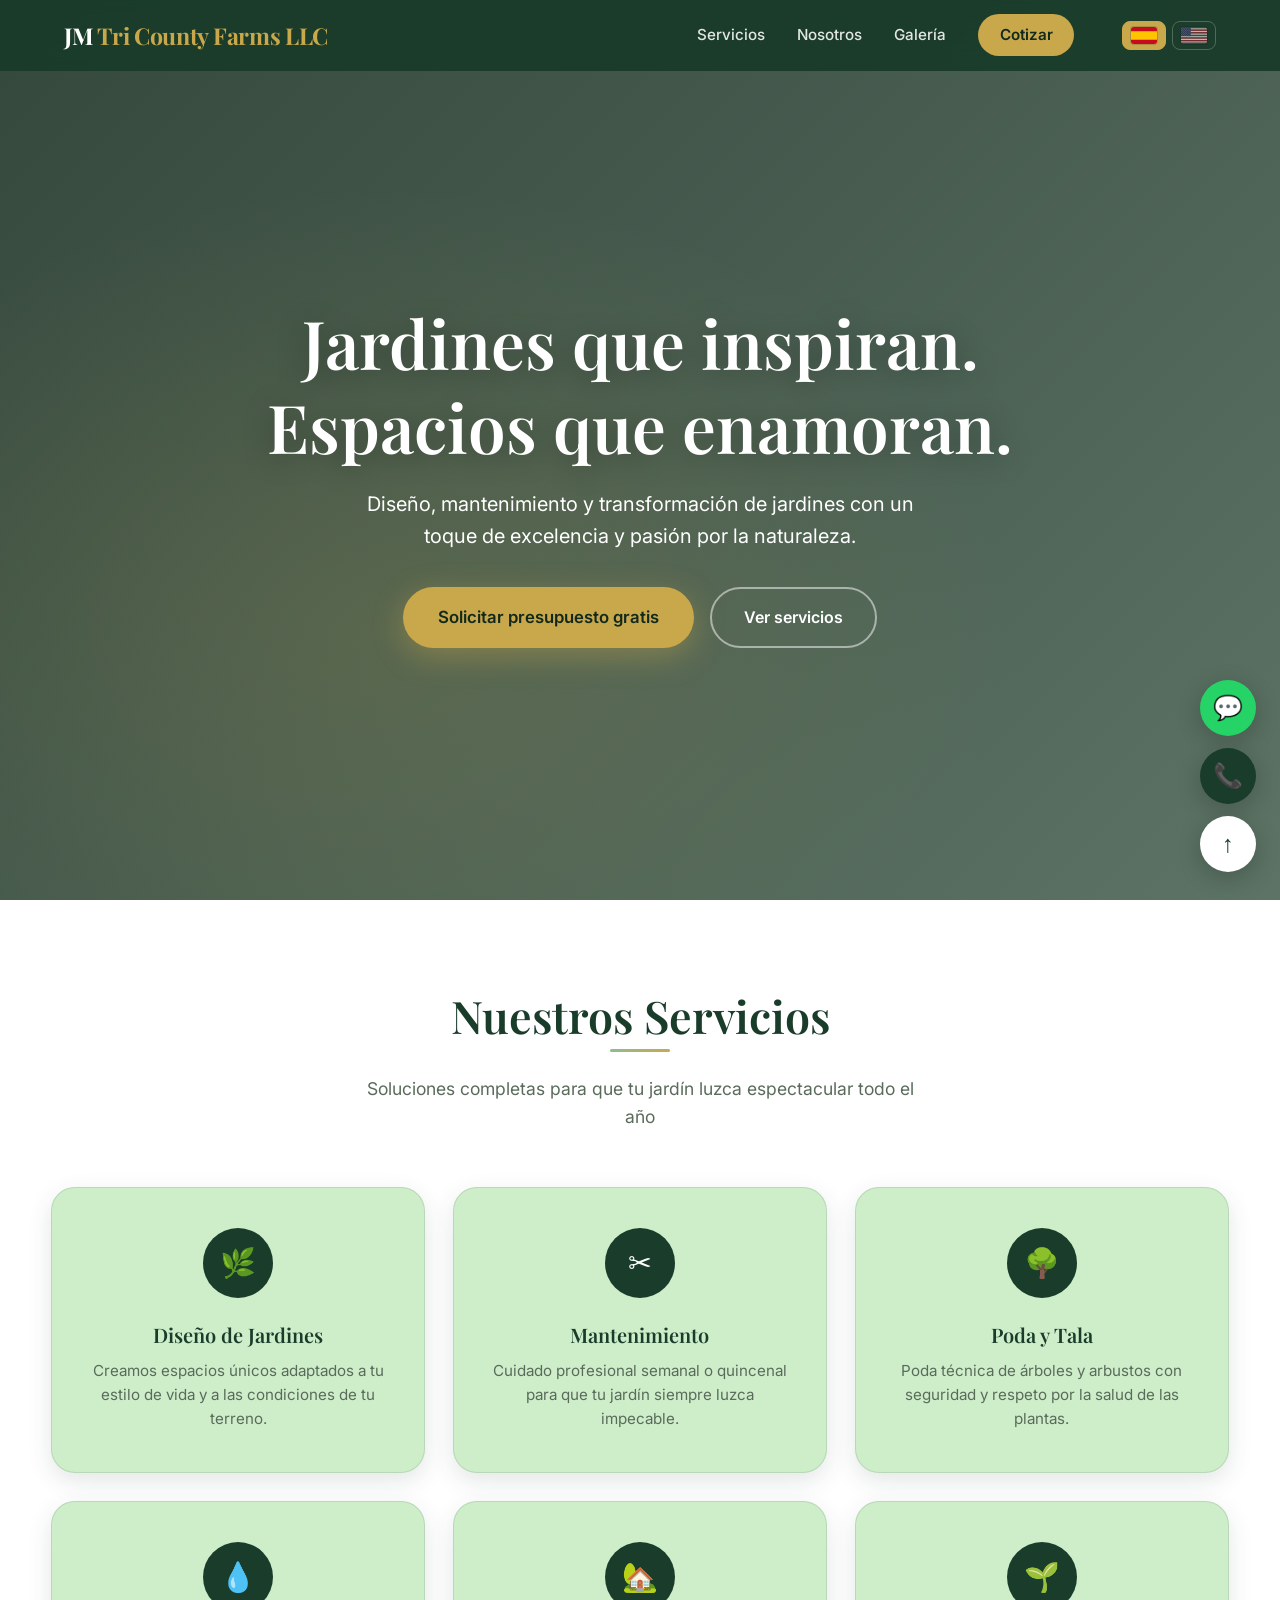
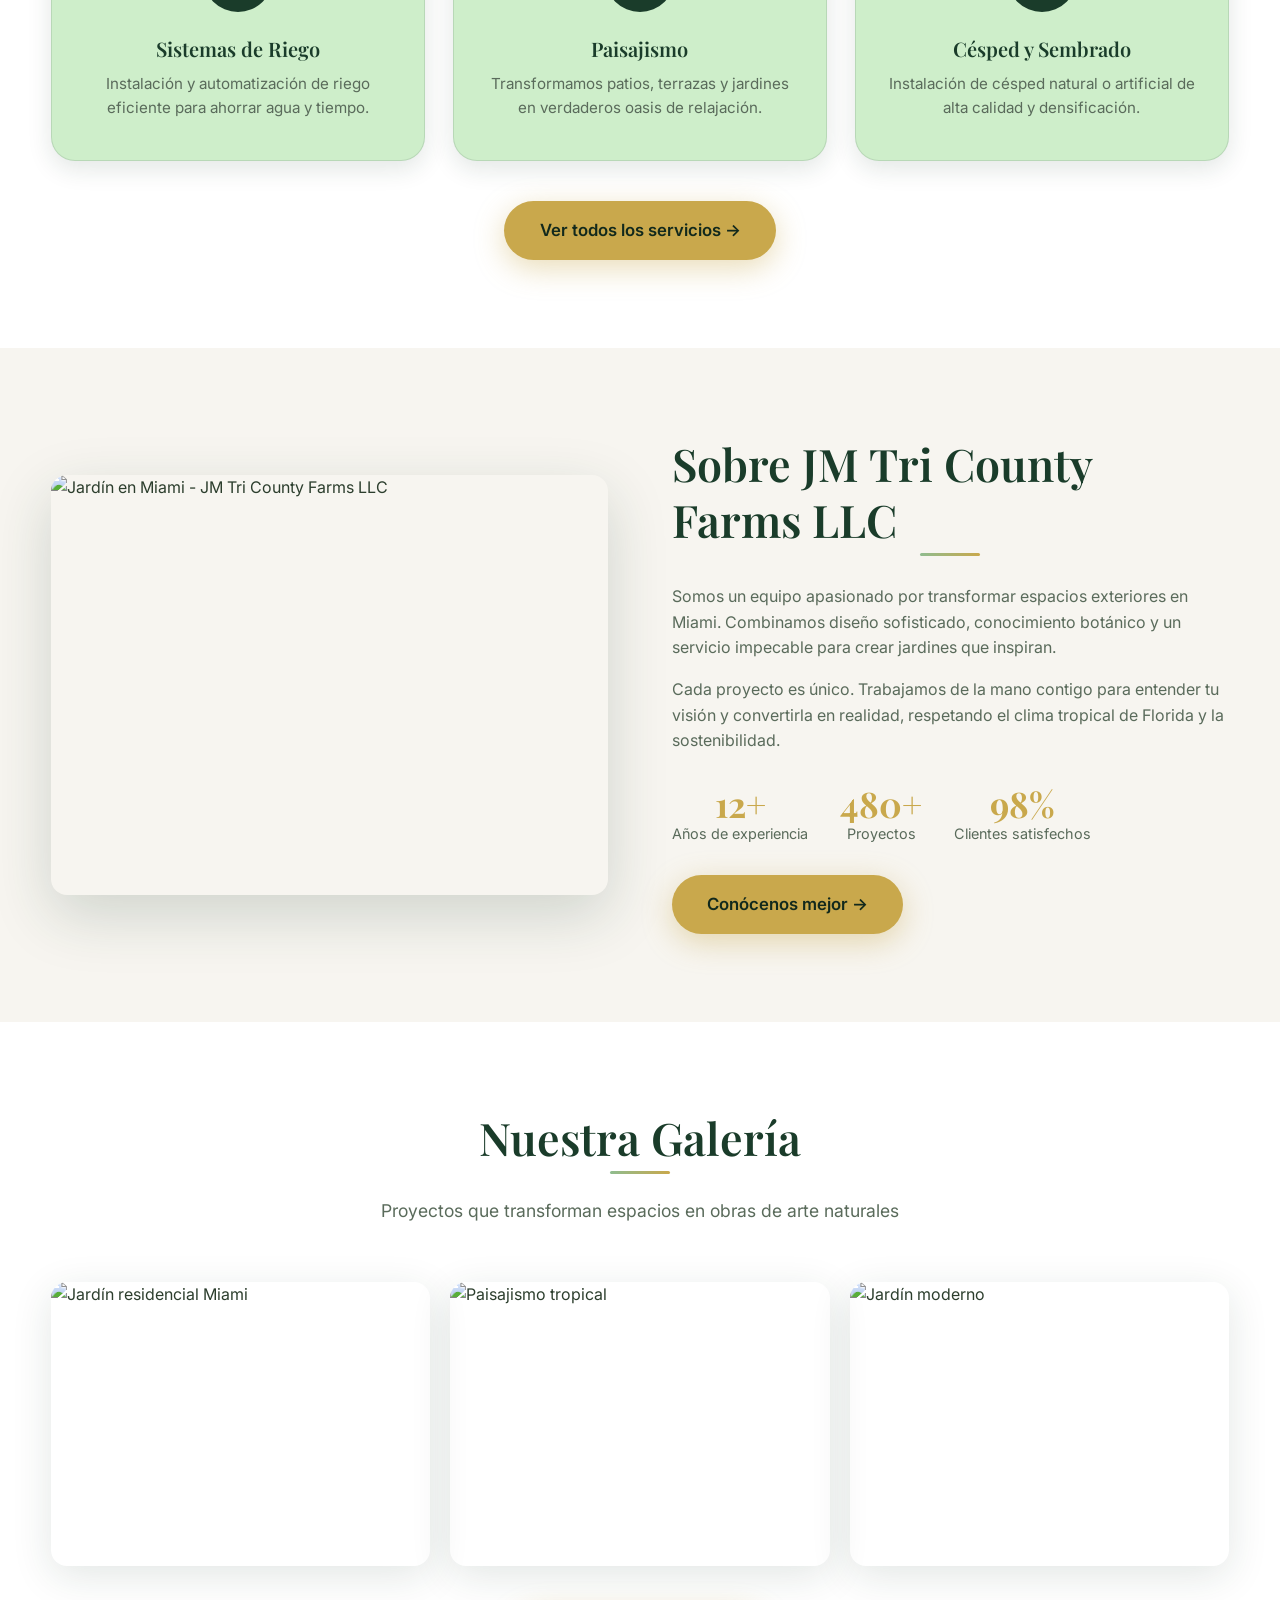
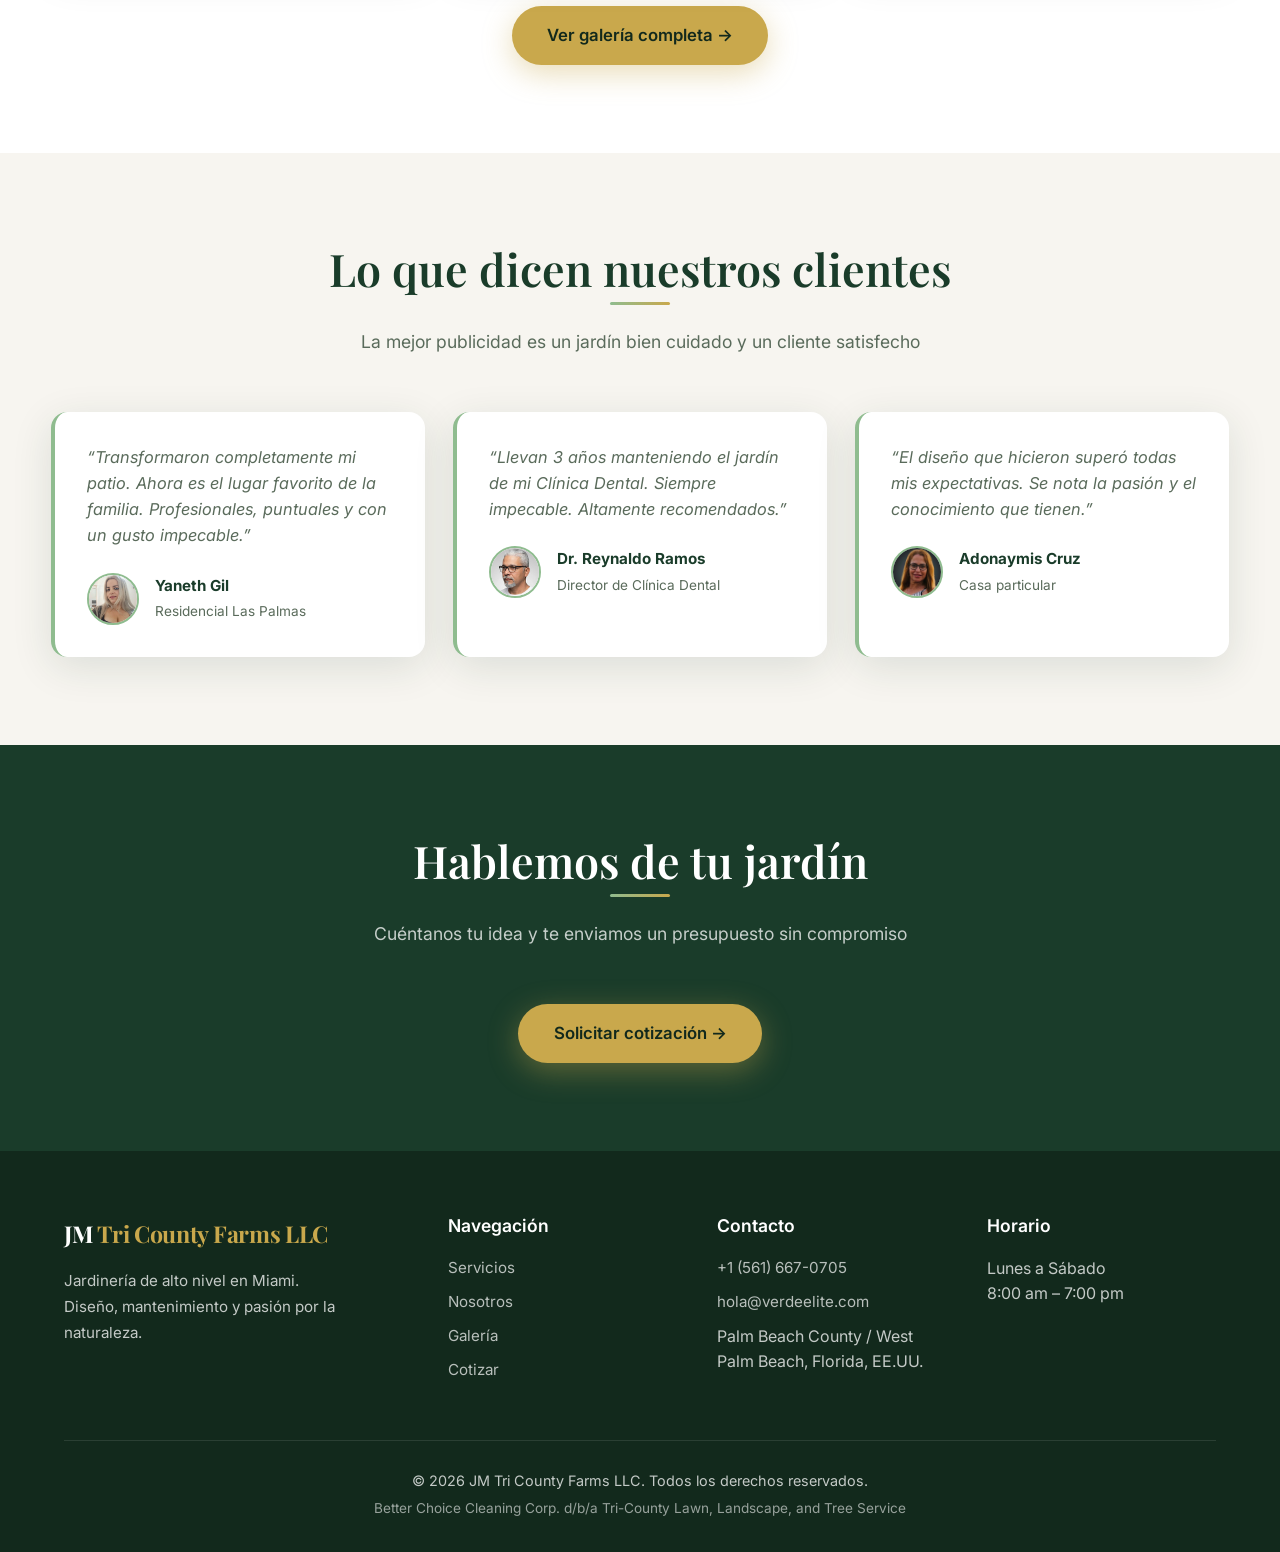
==== index.html @ 2dfb14b4 "Comienzo" ====
<!DOCTYPE html>
<html lang="es">
<head>
  <meta charset="UTF-8">
  <meta name="viewport" content="width=device-width, initial-scale=1.0">
  <meta name="description" content="JM Tri County Farms LLC - Jardinería de alto nivel en Miami. Diseño, mantenimiento y transformación de jardines con excelencia." data-i18n-content="desc.index">
  <meta name="theme-color" content="#1a3c2a">
  <title data-i18n="title.index">JM Tri County Farms LLC | Jardinería de Alto Nivel en Miami</title>
  <link rel="preconnect" href="https://fonts.googleapis.com">
  <link href="https://fonts.googleapis.com/css2?family=Playfair+Display:wght@500;600;700&family=Inter:wght@300;400;500;600&display=swap" rel="stylesheet">
  <link rel="stylesheet" href="css/main.css">
  <link rel="stylesheet" href="css/install.css">
  <link rel="manifest" href="manifest.json">
  <link rel="icon" href="icons/favicon.ico" type="image/x-icon">
  <link rel="apple-touch-icon" href="icons/icon-192.png">
</head>
<body>
  <header>
    <a href="index.html" class="logo">JM <span>Tri County Farms LLC</span></a>
    <nav class="nav-desktop">
      <a href="servicios.html" data-i18n="nav.servicios">Servicios</a>
      <a href="nosotros.html" data-i18n="nav.nosotros">Nosotros</a>
      <a href="galeria.html" data-i18n="nav.galeria">Galería</a>
      <a href="cotizar.html" class="btn-nav" data-i18n="nav.cotizar">Cotizar</a>
      <div class="lang-switcher">
        <button type="button" class="lang-btn active" data-lang="es" aria-pressed="true" aria-label="Español" title="Español"><img src="images/flags/es.svg" alt="" width="26" height="17"></button>
        <button type="button" class="lang-btn" data-lang="en" aria-pressed="false" aria-label="English" title="English"><img src="images/flags/us.svg" alt="" width="26" height="17"></button>
      </div>
    </nav>
    <button class="menu-toggle" aria-label="Menú" data-i18n-aria="ar.menu">
      <span></span><span></span><span></span>
    </button>
  </header>

  <nav class="nav-mobile">
    <a href="servicios.html" data-i18n="nav.servicios">Servicios</a>
    <a href="nosotros.html" data-i18n="nav.nosotros">Nosotros</a>
    <a href="galeria.html" data-i18n="nav.galeria">Galería</a>
    <a href="cotizar.html" data-i18n="nav.cotizar">Cotizar</a>
    <div class="lang-switcher">
      <button type="button" class="lang-btn active" data-lang="es" aria-pressed="true" aria-label="Español" title="Español"><img src="images/flags/es.svg" alt="" width="26" height="17"></button>
      <button type="button" class="lang-btn" data-lang="en" aria-pressed="false" aria-label="English" title="English"><img src="images/flags/us.svg" alt="" width="26" height="17"></button>
    </div>
  </nav>
  <div class="overlay"></div>

  <section class="hero">
    <div class="hero-content">
      <h1 data-i18n="hero.title">Jardines que inspiran.<br>Espacios que enamoran.</h1>
      <p data-i18n="hero.subtitle">Diseño, mantenimiento y transformación de jardines con un toque de excelencia y pasión por la naturaleza.</p>
      <div class="hero-buttons">
        <a href="cotizar.html" class="btn-primary" data-i18n="hero.cta">Solicitar presupuesto gratis</a>
        <a href="servicios.html" class="btn-secondary" data-i18n="hero.cta2">Ver servicios</a>
      </div>
    </div>
  </section>

  <section class="bg-white">
    <div class="container">
      <div class="section-title reveal">
        <h2 data-i18n="servicios.title">Nuestros Servicios</h2>
        <p data-i18n="servicios.subtitle">Soluciones completas para que tu jardín luzca espectacular todo el año</p>
      </div>
      <div class="servicios-grid">
        <div class="servicio-card reveal reveal-delay-1">
          <div class="servicio-icon">🌿</div>
          <h3 data-i18n="s1.title">Diseño de Jardines</h3>
          <p data-i18n="s1.desc">Creamos espacios únicos adaptados a tu estilo de vida y a las condiciones de tu terreno.</p>
        </div>
        <div class="servicio-card reveal reveal-delay-2">
          <div class="servicio-icon">✂️</div>
          <h3 data-i18n="s2.title">Mantenimiento</h3>
          <p data-i18n="s2.desc">Cuidado profesional semanal o quincenal para que tu jardín siempre luzca impecable.</p>
        </div>
        <div class="servicio-card reveal reveal-delay-3">
          <div class="servicio-icon">🌳</div>
          <h3 data-i18n="s3.title">Poda y Tala</h3>
          <p data-i18n="s3.desc">Poda técnica de árboles y arbustos con seguridad y respeto por la salud de las plantas.</p>
        </div>
        <div class="servicio-card reveal reveal-delay-1">
          <div class="servicio-icon">💧</div>
          <h3 data-i18n="s4.title">Sistemas de Riego</h3>
          <p data-i18n="s4.desc">Instalación y automatización de riego eficiente para ahorrar agua y tiempo.</p>
        </div>
        <div class="servicio-card reveal reveal-delay-2">
          <div class="servicio-icon">🏡</div>
          <h3 data-i18n="s5.title">Paisajismo</h3>
          <p data-i18n="s5.desc">Transformamos patios, terrazas y jardines en verdaderos oasis de relajación.</p>
        </div>
        <div class="servicio-card reveal reveal-delay-3">
          <div class="servicio-icon">🌱</div>
          <h3 data-i18n="s6.title">Césped y Sembrado</h3>
          <p data-i18n="s6.desc">Instalación de césped natural o artificial de alta calidad y densificación.</p>
        </div>
      </div>
      <div style="text-align:center;margin-top:2.5rem" class="reveal">
        <a href="servicios.html" class="btn-primary" data-i18n="cta.servicios">Ver todos los servicios →</a>
      </div>
    </div>
  </section>

  <section class="bg-cream">
    <div class="container">
      <div class="sobre-grid">
        <div class="sobre-img reveal">
          <img src="https://images.unsplash.com/photo-1585320806297-9794b3e4eeae?q=80&w=800" alt="Jardín en Miami - JM Tri County Farms LLC" data-i18n-alt="al.d" loading="lazy">
        </div>
        <div class="reveal reveal-delay-2">
          <div class="section-title" style="text-align:left;margin-bottom:1.5rem">
            <h2 data-i18n="nosotros.title">Sobre JM Tri County Farms LLC</h2>
          </div>
          <p style="color:var(--text-muted);margin-bottom:1rem" data-i18n="about.p1">Somos un equipo apasionado por transformar espacios exteriores en Miami. Combinamos diseño sofisticado, conocimiento botánico y un servicio impecable para crear jardines que inspiran.</p>
          <p style="color:var(--text-muted)" data-i18n="about.p2">Cada proyecto es único. Trabajamos de la mano contigo para entender tu visión y convertirla en realidad, respetando el clima tropical de Florida y la sostenibilidad.</p>
          <div class="sobre-stats">
            <div class="stat"><strong>12+</strong><span data-i18n="stat.years.long">Años de experiencia</span></div>
            <div class="stat"><strong>480+</strong><span data-i18n="stat.projects">Proyectos</span></div>
            <div class="stat"><strong>98%</strong><span data-i18n="stat.clients">Clientes satisfechos</span></div>
          </div>
          <a href="nosotros.html" class="btn-primary" style="margin-top:1.8rem" data-i18n="cta.nosotros">Conócenos mejor →</a>
        </div>
      </div>
    </div>
  </section>

  <section class="bg-white">
    <div class="container">
      <div class="section-title reveal">
        <h2 data-i18n="galeria.title">Nuestra Galería</h2>
        <p data-i18n="galeria.subtitle">Proyectos que transforman espacios en obras de arte naturales</p>
      </div>
      <div class="galeria-grid">
        <div class="galeria-item reveal"><img src="https://images.unsplash.com/photo-1558904541-efa843a96f01?q=80&w=600" alt="Jardín residencial Miami" data-i18n-alt="al.a" loading="lazy"><div class="overlay-info"><span data-i18n="gal.1">Residencial Coral Gables</span></div></div>
        <div class="galeria-item reveal reveal-delay-1"><img src="https://images.unsplash.com/photo-1416879595882-3373a0480b5b?q=80&w=600" alt="Paisajismo tropical" data-i18n-alt="al.b" loading="lazy"><div class="overlay-info"><span data-i18n="gal.2">Patio Tropical Coconut Grove</span></div></div>
        <div class="galeria-item reveal reveal-delay-2"><img src="https://images.unsplash.com/photo-1598902108854-10e335adac99?q=80&w=600" alt="Jardín moderno" data-i18n-alt="al.c" loading="lazy"><div class="overlay-info"><span data-i18n="gal.3">Diseño Contemporáneo Brickell</span></div></div>
      </div>
      <div style="text-align:center;margin-top:2.5rem" class="reveal">
        <a href="galeria.html" class="btn-primary" data-i18n="cta.galeria">Ver galería completa →</a>
      </div>
    </div>
  </section>

  <section class="bg-cream">
    <div class="container">
      <div class="section-title reveal">
        <h2 data-i18n="testimonios.title">Lo que dicen nuestros clientes</h2>
        <p data-i18n="testimonios.subtitle">La mejor publicidad es un jardín bien cuidado y un cliente satisfecho</p>
      </div>
      <div class="testimonios-grid">
        <div class="testimonio reveal">
          <p data-i18n="t1.text">“Transformaron completamente mi patio. Ahora es el lugar favorito de la familia. Profesionales, puntuales y con un gusto impecable.”</p>
          <div class="cliente">
            <img src="images/banners/testimonios/rubia.webp" alt="Yaneth Gil">
            <div><strong>Yaneth Gil</strong><span data-i18n="t1.role">Residencial Las Palmas</span></div>
          </div>
        </div>
        <div class="testimonio reveal reveal-delay-1">
          <p data-i18n="t2.text">“Llevan 3 años manteniendo el jardín de mi Clínica Dental. Siempre impecable. Altamente recomendados.”</p>
          <div class="cliente">
            <img src="images/banners/testimonios/hombre.webp" alt="Dr. Reynaldo Ramos">
            <div><strong>Dr. Reynaldo Ramos</strong><span data-i18n="t2.role">Director de Clínica Dental</span></div>
          </div>
        </div>
        <div class="testimonio reveal reveal-delay-2">
          <p data-i18n="t3.text">“El diseño que hicieron superó todas mis expectativas. Se nota la pasión y el conocimiento que tienen.”</p>
          <div class="cliente">
            <img src="images/banners/testimonios/cuca.webp" alt="Adonaymis Cruz">
            <div><strong>Adonaymis Cruz</strong><span data-i18n="t3.role">Casa particular</span></div>
          </div>
        </div>
      </div>
    </div>
  </section>

  <section class="bg-forest">
    <div class="container" style="text-align:center">
      <div class="section-title reveal">
        <h2 data-i18n="contacto.title">Hablemos de tu jardín</h2>
        <p data-i18n="contacto.subtitle">Cuéntanos tu idea y te enviamos un presupuesto sin compromiso</p>
      </div>
      <a href="cotizar.html" class="btn-primary reveal" data-i18n="cta.final.btn">Solicitar cotización →</a>
    </div>
  </section>

    <footer>
    <div class="footer-grid">
      <div class="footer-brand">
        <a href="index.html" class="logo">JM <span>Tri County Farms LLC</span></a>
        <p data-i18n="footer.tagline">Jardinería de alto nivel en Miami. Diseño, mantenimiento y pasión por la naturaleza.</p>
      </div>
      <div class="footer-col">
        <h4 data-i18n="footer.nav">Navegación</h4>
        <a href="servicios.html" data-i18n="nav.servicios">Servicios</a>
        <a href="nosotros.html" data-i18n="nav.nosotros">Nosotros</a>
        <a href="galeria.html" data-i18n="nav.galeria">Galería</a>
        <a href="cotizar.html" data-i18n="nav.cotizar">Cotizar</a>
      </div>
      <div class="footer-col">
        <h4 data-i18n="footer.contact">Contacto</h4>
        <a href="tel:+15616670705">+1 (561) 667-0705</a>
        <a href="mailto:hola@verdeelite.com">hola@verdeelite.com</a>
        <p class="footer-area" data-i18n="footer.area">Palm Beach County / West Palm Beach, Florida, EE.UU.</p>
      </div>
      <div class="footer-col">
        <h4 data-i18n="footer.hours">Horario</h4>
        <p data-i18n="footer.hours.days">Lunes a Sábado</p>
        <p data-i18n="footer.hours.time">8:00 am – 7:00 pm</p>
      </div>
    </div>
    <div class="footer-bottom">
      <p data-i18n="footer.rights">© 2026 JM Tri County Farms LLC. Todos los derechos reservados.</p><p class="footer-company">Better Choice Cleaning Corp. d/b/a Tri-County Lawn, Landscape, and Tree Service</p>
    </div>
  </footer>

  <div class="floating-btns">
    <button class="float-btn float-install" aria-label="Instalar aplicación" data-i18n-aria="ar.install">📲 <span data-i18n="install">Instalar App</span></button>
    <a href="https://wa.me/15616670705" class="float-btn float-whatsapp" target="_blank" rel="noopener" aria-label="WhatsApp">💬</a>
    <a href="tel:+15616670705" class="float-btn float-call" aria-label="Llamar" data-i18n-aria="ar.call">📞</a>
    <button class="float-btn float-top" aria-label="Volver arriba" data-i18n-aria="ar.top">↑</button>
  </div>

  <script src="js/data.js"></script>
  <script src="js/i18n.js"></script>
  <script src="js/main.js"></script>
  <script src="js/install.js"></script>
  <script>
    if ('serviceWorker' in navigator) {
      navigator.serviceWorker.register('/sw.js').catch(() => {});
    }
  </script>
</body>
</html>
---- css/main.css ----
/* ========================================
   JM TRI COUNTY FARMS LLC - Main Stylesheet
   Modern, elegant, dynamic gardening site
   ======================================== */

:root {
  --forest: #1a3c2a;
  --forest-dark: #12291c;
  --sage: #8fbc8f;
  --sage-light: #b8d4b8;
  --cream: #f7f5f0;
  --gold: #c9a84c;
  --gold-light: #e0c878;
  --white: #ffffff;
  --text: #2c3e2d;
  --text-muted: #5a6b5b;
  --shadow: 0 10px 40px rgba(26, 60, 42, 0.12);
  --shadow-lg: 0 20px 60px rgba(26, 60, 42, 0.18);
  --radius: 16px;
  --radius-sm: 10px;
  --transition: all 0.4s cubic-bezier(0.25, 0.46, 0.45, 0.94);
  --transition-fast: all 0.25s ease;
}

*, *::before, *::after {
  box-sizing: border-box;
  margin: 0;
  padding: 0;
}

html {
  scroll-behavior: smooth;
  font-size: 16px;
}

body {
  font-family: 'Inter', system-ui, -apple-system, sans-serif;
  color: var(--text);
  background: var(--cream);
  line-height: 1.6;
  overflow-x: hidden;
}

img {
  max-width: 100%;
  height: auto;
  display: block;
}

a {
  text-decoration: none;
  color: inherit;
  transition: var(--transition-fast);
}

ul { list-style: none; }

.container {
  width: min(1200px, 92%);
  margin-inline: auto;
}

/* ========== TYPOGRAPHY ========== */
h1, h2, h3, h4 {
  font-family: 'Playfair Display', Georgia, serif;
  font-weight: 600;
  line-height: 1.25;
  color: var(--forest);
}

.section-title {
  text-align: center;
  margin-bottom: 3.5rem;
}

.section-title h2 {
  font-size: clamp(2rem, 4vw, 2.8rem);
  margin-bottom: 0.75rem;
  position: relative;
  display: inline-block;
}

.section-title h2::after {
  content: '';
  position: absolute;
  bottom: -8px;
  left: 50%;
  transform: translateX(-50%);
  width: 60px;
  height: 3px;
  background: linear-gradient(90deg, var(--sage), var(--gold));
  border-radius: 2px;
}

.section-title p {
  color: var(--text-muted);
  font-size: 1.1rem;
  max-width: 560px;
  margin: 1.2rem auto 0;
}

/* ========== HEADER ========== */
header {
  position: fixed;
  top: 0;
  left: 0;
  right: 0;
  z-index: 1000;
  background: rgba(26, 60, 42, 0.95);
  backdrop-filter: blur(12px);
  -webkit-backdrop-filter: blur(12px);
  padding: 0.9rem 5%;
  display: flex;
  align-items: center;
  justify-content: space-between;
  transition: var(--transition);
}

header.scrolled {
  background: rgba(18, 41, 28, 0.98);
  box-shadow: 0 4px 24px rgba(0, 0, 0, 0.2);
  padding: 0.7rem 5%;
}

.logo {
  font-family: 'Playfair Display', serif;
  font-size: clamp(1.05rem, 3.8vw, 1.45rem);
  font-weight: 700;
  color: var(--white);
  letter-spacing: -0.3px;
  white-space: nowrap;
}

.logo span {
  color: var(--gold);
}

.nav-desktop {
  display: flex;
  align-items: center;
  gap: 2rem;
}

.nav-desktop a {
  color: rgba(255, 255, 255, 0.88);
  font-weight: 500;
  font-size: 0.95rem;
  position: relative;
  padding: 0.3rem 0;
}

.nav-desktop a::after {
  content: '';
  position: absolute;
  bottom: 0;
  left: 0;
  width: 0;
  height: 2px;
  background: var(--gold);
  transition: width 0.3s ease;
}

.nav-desktop a:hover::after,
.nav-desktop a.active::after {
  width: 100%;
}

.nav-desktop a:hover,
.nav-desktop a.active {
  color: var(--white);
}

.btn-nav {
  background: var(--gold) !important;
  color: var(--forest-dark) !important;
  padding: 0.55rem 1.35rem !important;
  border-radius: 50px !important;
  font-weight: 600 !important;
}

.btn-nav::after { display: none !important; }

.btn-nav:hover {
  background: var(--gold-light) !important;
  transform: translateY(-2px);
  box-shadow: 0 6px 20px rgba(201, 168, 76, 0.35);
}

.lang-switcher {
  display: flex;
  gap: 0.35rem;
  margin-left: 1rem;
}

.lang-btn {
  background: transparent;
  border: 1.5px solid rgba(255, 255, 255, 0.35);
  color: rgba(255, 255, 255, 0.8);
  padding: 0.3rem 0.5rem;
  border-radius: 8px;
  display: inline-flex;
  align-items: center;
  justify-content: center;
  cursor: pointer;
  opacity: 0.65;
  transition: var(--transition-fast);
}

.lang-btn img {
  display: block;
  width: 26px;
  height: 17px;
  border-radius: 3px;
  object-fit: cover;
  box-shadow: 0 0 0 1px rgba(0, 0, 0, 0.15);
}

.lang-btn:hover,
.lang-btn.active {
  background: var(--gold);
  border-color: var(--gold);
  opacity: 1;
}

.menu-toggle {
  display: none;
  flex-direction: column;
  gap: 5px;
  background: none;
  border: none;
  cursor: pointer;
  padding: 0.4rem;
  z-index: 1001;
}

.menu-toggle span {
  display: block;
  width: 26px;
  height: 2.5px;
  background: var(--white);
  border-radius: 2px;
  transition: var(--transition-fast);
}

.menu-toggle.active span:nth-child(1) {
  transform: translateY(7.5px) rotate(45deg);
}
.menu-toggle.active span:nth-child(2) {
  opacity: 0;
}
.menu-toggle.active span:nth-child(3) {
  transform: translateY(-7.5px) rotate(-45deg);
}

.nav-mobile {
  display: none;
  position: fixed;
  top: 0;
  right: -100%;
  width: min(320px, 85vw);
  height: 100vh;
  background: var(--forest-dark);
  padding: 5rem 2rem 2rem;
  flex-direction: column;
  gap: 1.5rem;
  transition: right 0.4s cubic-bezier(0.25, 0.46, 0.45, 0.94);
  z-index: 999;
  box-shadow: -10px 0 40px rgba(0, 0, 0, 0.3);
}

.nav-mobile.open {
  right: 0;
}

.nav-mobile a {
  color: var(--white);
  font-size: 1.15rem;
  font-weight: 500;
  padding: 0.5rem 0;
  border-bottom: 1px solid rgba(255, 255, 255, 0.1);
}

.nav-mobile .lang-switcher {
  margin: 1.5rem 0 0;
}

.overlay {
  display: none;
  position: fixed;
  inset: 0;
  background: rgba(0, 0, 0, 0.5);
  z-index: 998;
  opacity: 0;
  transition: opacity 0.3s;
}

.overlay.show {
  display: block;
  opacity: 1;
}

/* ========== HERO ========== */
.hero {
  min-height: 100vh;
  display: flex;
  align-items: center;
  justify-content: center;
  text-align: center;
  background:
    linear-gradient(135deg, rgba(18, 41, 28, 0.85) 0%, rgba(26, 60, 42, 0.7) 100%),
    url('https://images.unsplash.com/photo-1558904541-efa843a96f01?q=80&w=1920') center/cover no-repeat;
  color: var(--white);
  padding: 8rem 5% 5rem;
  position: relative;
  overflow: hidden;
}

.hero::before {
  content: '';
  position: absolute;
  inset: 0;
  background: radial-gradient(ellipse at 30% 70%, rgba(201, 168, 76, 0.15), transparent 50%);
  pointer-events: none;
}

.hero-content {
  position: relative;
  z-index: 2;
  max-width: 800px;
  animation: fadeUp 1s ease-out;
}

.hero h1 {
  font-size: clamp(2.6rem, 6vw, 4.2rem);
  color: var(--white);
  margin-bottom: 1.25rem;
  text-shadow: 0 4px 30px rgba(0, 0, 0, 0.3);
}

.hero p {
  font-size: clamp(1.05rem, 2vw, 1.25rem);
  opacity: 0.92;
  margin-bottom: 2.2rem;
  max-width: 560px;
  margin-inline: auto;
}

.btn-primary {
  display: inline-flex;
  align-items: center;
  gap: 0.5rem;
  background: var(--gold);
  color: var(--forest-dark);
  padding: 1rem 2.2rem;
  border-radius: 50px;
  font-weight: 600;
  font-size: 1.05rem;
  box-shadow: 0 8px 30px rgba(201, 168, 76, 0.4);
  transition: var(--transition);
}

.btn-primary:hover {
  background: var(--gold-light);
  transform: translateY(-3px);
  box-shadow: 0 12px 40px rgba(201, 168, 76, 0.5);
}

.btn-secondary {
  display: inline-flex;
  align-items: center;
  gap: 0.5rem;
  background: transparent;
  color: var(--white);
  padding: 1rem 2rem;
  border-radius: 50px;
  font-weight: 600;
  border: 2px solid rgba(255, 255, 255, 0.5);
  transition: var(--transition);
}

.btn-secondary:hover {
  background: rgba(255, 255, 255, 0.12);
  border-color: var(--white);
}

.hero-buttons {
  display: flex;
  flex-wrap: wrap;
  gap: 1rem;
  justify-content: center;
}

/* ========== SECTIONS ========== */
section {
  padding: 5.5rem 0;
}

.bg-white { background: var(--white); }
.bg-cream { background: var(--cream); }
.bg-forest {
  background: var(--forest);
  color: var(--white);
}
.bg-forest h2,
.bg-forest h3 { color: var(--white); }
.bg-forest .section-title p { color: rgba(255, 255, 255, 0.75); }

/* ========== SERVICIOS ========== */
.servicios-grid {
  display: grid;
  grid-template-columns: repeat(3, 1fr);
  gap: 1.75rem;
}

@media (max-width: 900px) {
  .servicios-grid { grid-template-columns: repeat(2, 1fr); }
}

@media (max-width: 600px) {
  .servicios-grid { grid-template-columns: 1fr; }
}

.servicio-card {
  background: #ceeeca;
  border-radius: 24px;
  padding: 2.5rem 2rem;
  text-align: center;
  box-shadow: 0 8px 24px rgba(26, 60, 42, 0.12);
  transition: var(--transition);
  border: 1px solid rgba(26, 60, 42, 0.12);
  position: relative;
  overflow: hidden;
}

.servicio-card::before {
  content: '';
  position: absolute;
  top: 0;
  left: 0;
  width: 100%;
  height: 4px;
  background: linear-gradient(90deg, var(--sage), var(--gold));
  transform: scaleX(0);
  transform-origin: left;
  transition: transform 0.4s ease;
}

.servicio-card:hover {
  transform: translateY(-10px);
  box-shadow: 0 16px 36px rgba(26, 60, 42, 0.22);
  border-color: rgba(26, 60, 42, 0.25);
}

.servicio-card p {
  color: var(--text);
}

.servicio-card:hover::before {
  transform: scaleX(1);
}

.servicio-icon {
  width: 70px;
  height: 70px;
  background: var(--forest);
  color: white;
  border-radius: 50%;
  display: flex;
  align-items: center;
  justify-content: center;
  font-size: 1.8rem;
  margin: 0 auto 1.5rem;
  transition: transform 0.4s ease;
}

.servicio-card:hover .servicio-icon {
  transform: scale(1.15) rotate(-5deg);
}

.servicio-card h3 {
  font-size: 1.25rem;
  margin-bottom: 0.7rem;
}

.servicio-card p {
  color: var(--text-muted);
  font-size: 0.95rem;
}

/* ========== ABOUT ========== */
.sobre-grid {
  display: grid;
  grid-template-columns: 1fr 1fr;
  gap: 4rem;
  align-items: center;
}

.sobre-img {
  border-radius: var(--radius);
  overflow: hidden;
  box-shadow: var(--shadow-lg);
  position: relative;
}

.sobre-img img {
  width: 100%;
  height: 420px;
  object-fit: cover;
  transition: transform 0.6s ease;
}

.sobre-img:hover img {
  transform: scale(1.05);
}

.sobre-stats {
  display: flex;
  gap: 2rem;
  margin-top: 2rem;
  flex-wrap: wrap;
}

.stat {
  text-align: center;
}

.stat strong {
  display: block;
  font-family: 'Playfair Display', serif;
  font-size: 2.2rem;
  color: var(--gold);
  line-height: 1;
}

.stat span {
  font-size: 0.9rem;
  color: var(--text-muted);
}

/* ========== GALERÍA ========== */
.galeria-grid {
  display: grid;
  grid-template-columns: repeat(auto-fit, minmax(280px, 1fr));
  gap: 1.25rem;
}

.galeria-item {
  border-radius: var(--radius);
  overflow: hidden;
  position: relative;
  aspect-ratio: 4/3;
  cursor: pointer;
  box-shadow: var(--shadow);
}

.galeria-item img {
  width: 100%;
  height: 100%;
  object-fit: cover;
  transition: transform 0.9s cubic-bezier(0.22, 0.61, 0.36, 1);
}

.galeria-item:hover img {
  transform: scale(1.07);
}

.galeria-item .overlay-info {
  position: absolute;
  inset: 0;
  background: linear-gradient(to top, rgba(18, 41, 28, 0.85), transparent 60%);
  display: flex;
  align-items: flex-end;
  padding: 1.5rem;
  opacity: 0;
  transition: opacity 0.4s ease;
}

.galeria-item:hover .overlay-info {
  opacity: 1;
}

.overlay-info span {
  color: var(--white);
  font-weight: 500;
}

/* ========== TESTIMONIOS ========== */
.testimonios-grid {
  display: grid;
  grid-template-columns: repeat(auto-fit, minmax(300px, 1fr));
  gap: 1.75rem;
}

.testimonio {
  background: var(--white);
  border-radius: var(--radius);
  padding: 2rem;
  box-shadow: var(--shadow);
  transition: var(--transition);
  border-left: 4px solid var(--sage);
}

.testimonio:hover {
  transform: translateY(-6px);
  box-shadow: var(--shadow-lg);
}

.testimonio p {
  font-style: italic;
  color: var(--text-muted);
  margin-bottom: 1.5rem;
  font-size: 1.02rem;
}

.cliente {
  display: flex;
  align-items: center;
  gap: 1rem;
}

.cliente img {
  width: 52px;
  height: 52px;
  border-radius: 50%;
  object-fit: cover;
  border: 2px solid var(--sage);
}

.cliente strong {
  display: block;
  font-size: 0.95rem;
  color: var(--forest);
}

.cliente span {
  font-size: 0.85rem;
  color: var(--text-muted);
}

/* ========== CONTACTO ========== */
.contacto-grid {
  display: grid;
  grid-template-columns: 1fr 1.2fr;
  gap: 3.5rem;
  align-items: start;
}

.info-contacto p {
  display: flex;
  align-items: center;
  gap: 0.75rem;
  margin-bottom: 1rem;
  font-size: 1.05rem;
}

.form-group {
  margin-bottom: 1.25rem;
}

.form-group label {
  display: block;
  font-weight: 500;
  margin-bottom: 0.4rem;
  font-size: 0.9rem;
  color: var(--forest);
}

.form-group input,
.form-group select,
.form-group textarea {
  width: 100%;
  padding: 0.85rem 1.1rem;
  border: 1.5px solid #d4d9d4;
  border-radius: var(--radius-sm);
  font-family: inherit;
  font-size: 1rem;
  background: var(--white);
  transition: var(--transition-fast);
}

.form-group input:focus,
.form-group select:focus,
.form-group textarea:focus {
  outline: none;
  border-color: var(--sage);
  box-shadow: 0 0 0 3px rgba(143, 188, 143, 0.25);
}

.form-group textarea {
  min-height: 130px;
  resize: vertical;
}

.btn-submit {
  width: 100%;
  background: var(--forest);
  color: var(--white);
  border: none;
  padding: 1rem;
  border-radius: 50px;
  font-size: 1.05rem;
  font-weight: 600;
  cursor: pointer;
  transition: var(--transition);
}

.btn-submit:hover {
  background: var(--forest-dark);
  transform: translateY(-2px);
  box-shadow: 0 8px 25px rgba(26, 60, 42, 0.3);
}

/* ========== FOOTER ========== */
footer {
  background: var(--forest-dark);
  color: rgba(255, 255, 255, 0.75);
  padding: 4rem 5% 2rem;
}

.footer-grid {
  display: grid;
  grid-template-columns: 1.5fr 1fr 1fr 1fr;
  gap: 2.5rem;
  margin-bottom: 3rem;
}

.footer-brand .logo {
  margin-bottom: 1rem;
  display: inline-block;
}

.footer-brand p {
  max-width: 280px;
  font-size: 0.95rem;
  line-height: 1.7;
}

.footer-col h4 {
  color: var(--white);
  font-size: 1.1rem;
  margin-bottom: 1.2rem;
  font-family: 'Inter', sans-serif;
  font-weight: 600;
}

.footer-col a {
  display: block;
  margin-bottom: 0.6rem;
  font-size: 0.95rem;
  color: rgba(255, 255, 255, 0.7);
}

.footer-col a:hover {
  color: var(--gold);
  padding-left: 4px;
}

.footer-bottom {
  border-top: 1px solid rgba(255, 255, 255, 0.1);
  padding-top: 1.75rem;
  text-align: center;
  font-size: 0.9rem;
}

.footer-bottom a {
  color: var(--sage);
}

/* ========== FLOATING BUTTONS ========== */
.floating-btns {
  position: fixed;
  bottom: 1.75rem;
  right: 1.5rem;
  z-index: 900;
  display: flex;
  flex-direction: column;
  gap: 0.75rem;
  align-items: flex-end;
}

.float-btn {
  width: 56px;
  height: 56px;
  border-radius: 50%;
  display: flex;
  align-items: center;
  justify-content: center;
  box-shadow: 0 6px 24px rgba(0, 0, 0, 0.2);
  transition: var(--transition);
  border: none;
  cursor: pointer;
  font-size: 1.5rem;
  text-decoration: none;
}

.float-btn:hover {
  transform: scale(1.12) translateY(-3px);
  box-shadow: 0 10px 32px rgba(0, 0, 0, 0.28);
}

.float-whatsapp {
  background: #25D366;
  color: white;
}

.float-call {
  background: var(--forest);
  color: white;
}

.float-install {
  background: var(--gold);
  color: var(--forest-dark);
  width: auto;
  padding: 0 1.2rem;
  border-radius: 50px;
  height: 48px;
  gap: 0.5rem;
  font-weight: 600;
  font-size: 0.9rem;
  display: none;
}

.float-install.show {
  display: flex;
}

.float-top {
  background: var(--white);
  color: var(--forest);
  opacity: 0;
  visibility: hidden;
  transform: translateY(20px);
  transition: var(--transition);
}

.float-top.visible {
  opacity: 1;
  visibility: visible;
  transform: translateY(0);
}

/* ========== ANIMATIONS ========== */
.page-enter { animation: none; } /* la entrada la gestiona el telón (ver TRANSICIONES) */

@keyframes pageFadeIn {
  from { opacity: 0; transform: translateY(18px); }
  to { opacity: 1; transform: translateY(0); }
}

@keyframes fadeUp {
  from { opacity: 0; transform: translateY(30px); }
  to { opacity: 1; transform: translateY(0); }
}

.reveal {
  opacity: 0;
  transform: var(--rv, translateY(28px));
  filter: blur(6px);
  transition: opacity 1.1s cubic-bezier(0.22, 0.61, 0.36, 1), transform 1.1s cubic-bezier(0.22, 0.61, 0.36, 1), filter 1.1s cubic-bezier(0.22, 0.61, 0.36, 1);
}

.reveal.visible {
  opacity: 1;
  transform: none;
  filter: none;
}

.reveal-delay-1 { transition-delay: 0.1s; }
.reveal-delay-2 { transition-delay: 0.2s; }
.reveal-delay-3 { transition-delay: 0.3s; }
.reveal-delay-4 { transition-delay: 0.4s; }

/* ========== RESPONSIVE ========== */
@media (max-width: 980px) {
  .sobre-grid,
  .contacto-grid {
    grid-template-columns: 1fr;
    gap: 2.5rem;
  }
  .footer-grid {
    grid-template-columns: 1fr 1fr;
  }
  .nav-desktop { display: none; }
  .menu-toggle { display: flex; }
  .nav-mobile { display: flex; }
}

@media (max-width: 600px) {
  .hero h1 { font-size: 2.4rem; }
  .footer-grid { grid-template-columns: 1fr; }
  .sobre-stats { justify-content: space-around; }
  .floating-btns { bottom: 1.2rem; right: 1rem; }
  .float-btn { width: 50px; height: 50px; }
}

@media (prefers-reduced-motion: reduce) {
  *, *::before, *::after {
    animation-duration: 0.01ms !important;
    transition-duration: 0.01ms !important;
  }
}

.footer-company {
  margin-top: 0.4rem;
  font-size: 0.85rem;
  opacity: 0.75;
}

/* ========== TRANSICIONES ENTRE PÁGINAS Y EFECTOS ========== */
.page-curtain {
  position: fixed;
  inset: 0;
  z-index: 9999;
  display: flex;
  align-items: center;
  justify-content: center;
  background: linear-gradient(135deg, #12291c, #1a3c2a);
  opacity: 0;
  visibility: hidden;
  pointer-events: none;
  transition: opacity 0.8s cubic-bezier(0.45, 0, 0.2, 1), visibility 0s linear 0.8s;
}
.page-curtain.cover {
  opacity: 1;
  visibility: visible;
  pointer-events: all;
  transition: opacity 0.55s cubic-bezier(0.45, 0, 0.2, 1), visibility 0s;
}
.curtain-logo {
  font-family: 'Playfair Display', serif;
  font-size: 2rem;
  letter-spacing: 0.04em;
  color: #fff;
  opacity: 0;
  transform: translateY(10px);
  transition: opacity 0.5s ease 0.1s, transform 0.5s ease 0.1s;
}
.curtain-logo span { color: var(--gold); }
.page-curtain.cover .curtain-logo { opacity: 1; transform: none; }

/* Entrada escalonada del hero de inicio */
.hero-content > * {
  animation: fadeUp 1s cubic-bezier(0.22, 0.61, 0.36, 1) both;
}
.hero-content > *:nth-child(1) { animation-delay: 0.45s; }
.hero-content > *:nth-child(2) { animation-delay: 0.65s; }
.hero-content > *:nth-child(3) { animation-delay: 0.85s; }

/* Línea dorada que se dibuja bajo el título de cada página */
.page-hero h1::after {
  content: '';
  display: block;
  width: 0;
  height: 3px;
  margin: 1rem auto 0;
  border-radius: 3px;
  background: var(--gold);
  transition: width 1s cubic-bezier(0.22, 0.61, 0.36, 1) 0.6s;
}
.page-hero h1.visible::after,
.page-hero h1:not(.reveal)::after { width: 72px; }

/* Efecto propio por página */
[data-page="index"] .servicio-card.reveal,
[data-page="servicios"] .servicio-card.reveal { --rv: translateY(50px) scale(0.96); }
[data-page="index"] .galeria-item.reveal,
[data-page="galeria"] .galeria-item.reveal { --rv: scale(0.92); }
[data-page="index"] .testimonio.reveal { --rv: translateY(30px) scale(0.97); }
[data-page="nosotros"] .valor-card.reveal { --rv: translateY(40px) scale(0.96); }
[data-page="index"] .sobre-img.reveal,
[data-page="nosotros"] .sobre-img.reveal,
[data-page="cotizar"] .info-contacto.reveal { --rv: translateX(-60px); }
[data-page="index"] .sobre-grid > div:last-child.reveal,
[data-page="nosotros"] .sobre-grid > div:last-child.reveal,
[data-page="cotizar"] #cotizar-form.reveal { --rv: translateX(60px); }

/* Las imágenes de la galería se asientan con un zoom suave al aparecer */
.galeria-item.reveal img { transform: scale(1.18); transition: transform 1.4s cubic-bezier(0.22, 0.61, 0.36, 1); }
.galeria-item.reveal.visible img { transform: scale(1); }

/* Banners de servicios: brillo al pasar el cursor e icono animado */
.servicio-card::after {
  content: '';
  position: absolute;
  top: 0;
  left: -130%;
  width: 60%;
  height: 100%;
  background: linear-gradient(100deg, transparent, rgba(255, 255, 255, 0.4), transparent);
  transform: skewX(-20deg);
  transition: left 0.9s ease;
  pointer-events: none;
}
.servicio-card:hover::after { left: 150%; }
.servicio-card:hover .servicio-icon { transform: scale(1.12) rotate(-6deg); }
.valor-icon { transition: transform 0.4s ease; }
.valor-card:hover .valor-icon { transform: translateY(-4px) scale(1.1); }
---- css/install.css ----
/* Install button specific styles */
.float-install {
  animation: pulse-install 2.5s ease-in-out infinite;
}
@keyframes pulse-install {
  0%, 100% { box-shadow: 0 6px 24px rgba(201, 168, 76, 0.4); }
  50% { box-shadow: 0 6px 32px rgba(201, 168, 76, 0.7); }
}
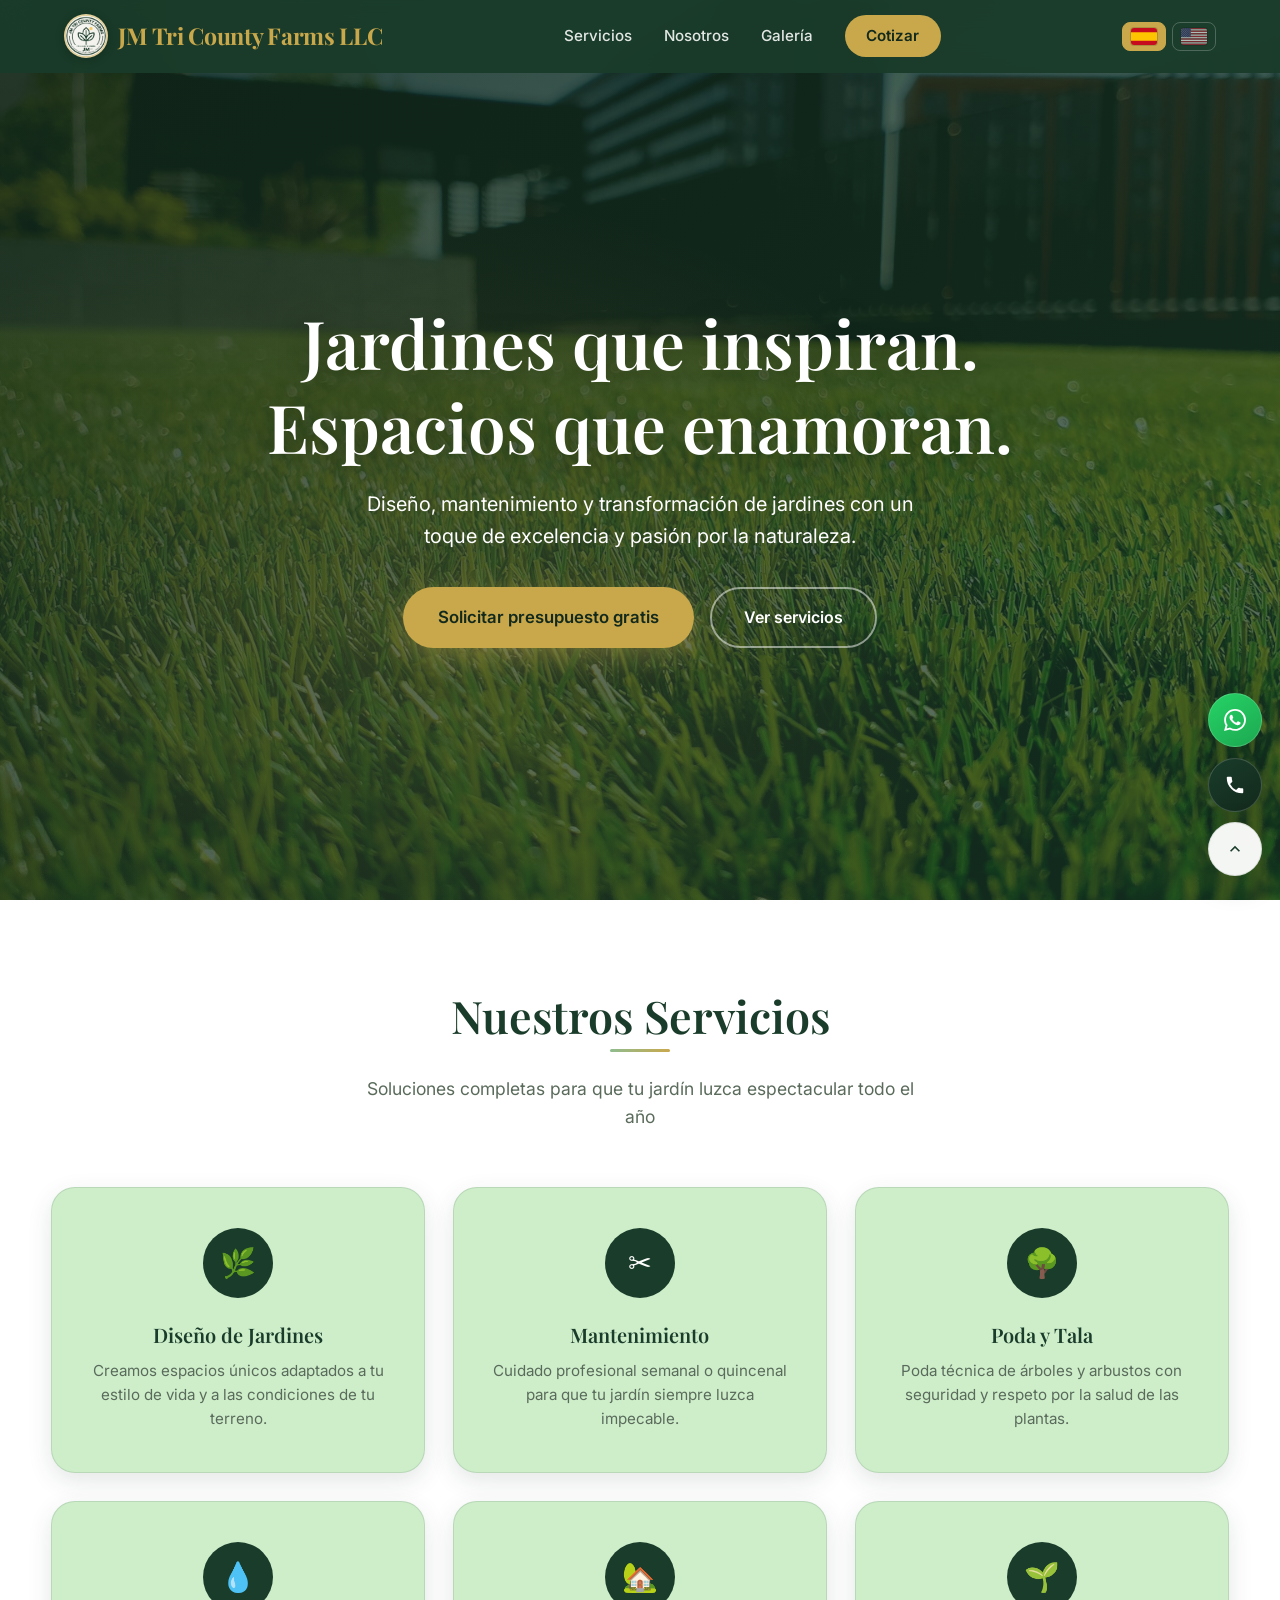
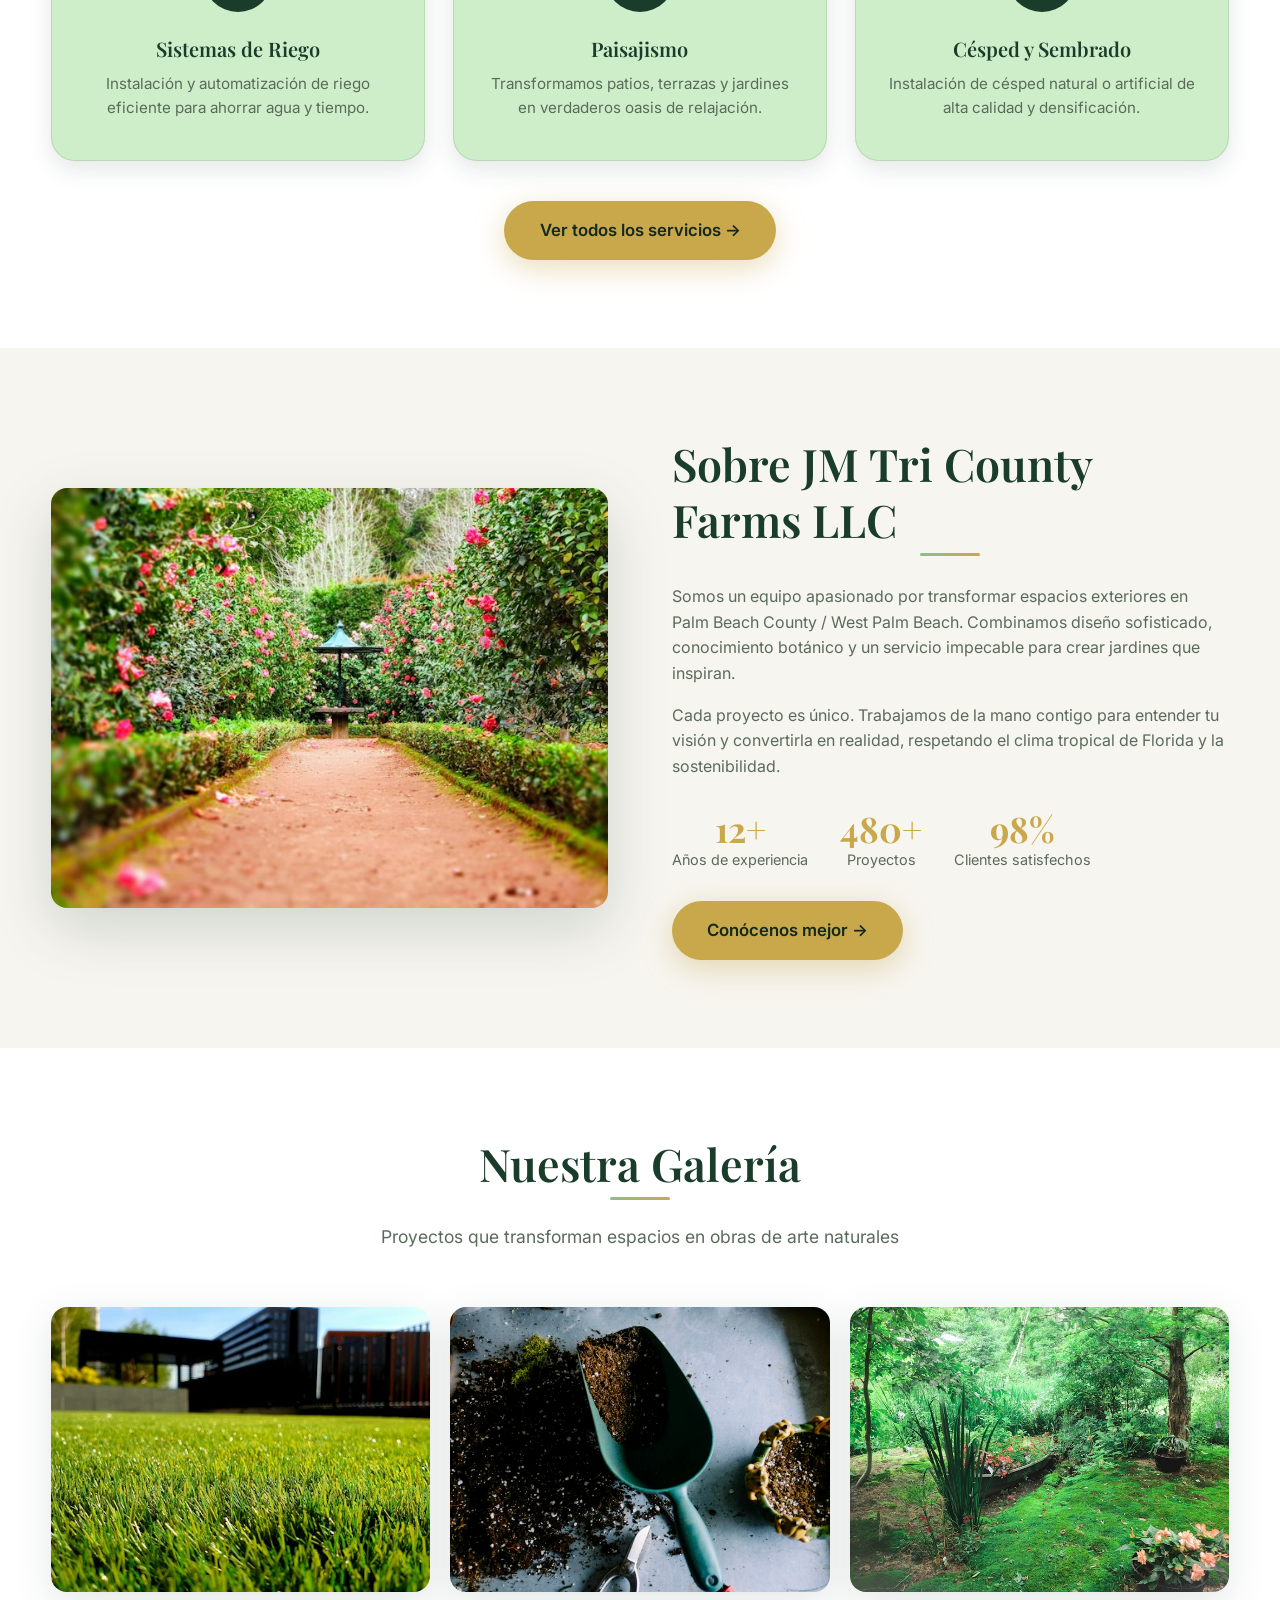
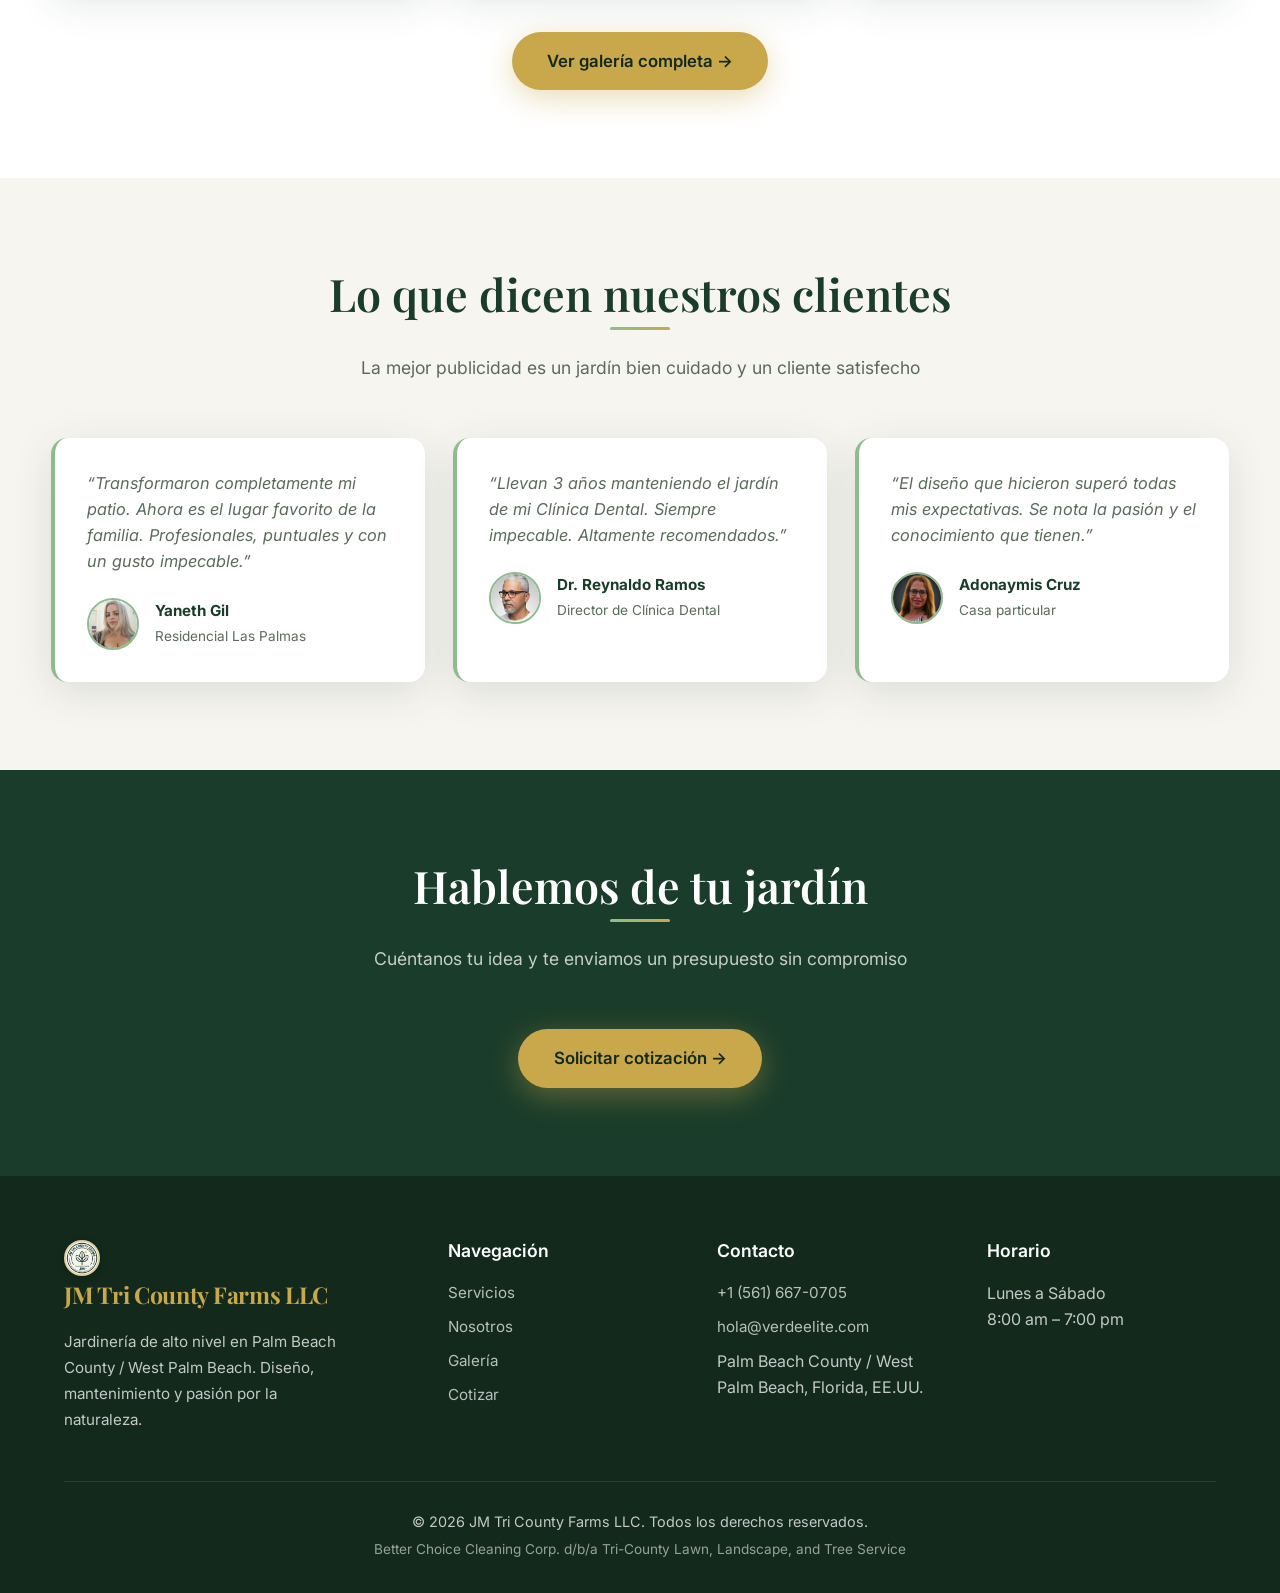
==== commit 1b6f0c17: "Nuevo" ====
--- a/index.html
+++ b/index.html
@@ -3,9 +3,9 @@
 <head>
   <meta charset="UTF-8">
   <meta name="viewport" content="width=device-width, initial-scale=1.0">
-  <meta name="description" content="JM Tri County Farms LLC - Jardinería de alto nivel en Miami. Diseño, mantenimiento y transformación de jardines con excelencia." data-i18n-content="desc.index">
+  <meta name="description" content="JM Tri County Farms LLC - Jardinería de alto nivel en Palm Beach County / West Palm Beach. Diseño, mantenimiento y transformación de jardines con excelencia." data-i18n-content="desc.index">
   <meta name="theme-color" content="#1a3c2a">
-  <title data-i18n="title.index">JM Tri County Farms LLC | Jardinería de Alto Nivel en Miami</title>
+  <title data-i18n="title.index">JM Tri County Farms LLC | Jardinería de Alto Nivel en Palm Beach County / West Palm Beach</title>
   <link rel="preconnect" href="https://fonts.googleapis.com">
   <link href="https://fonts.googleapis.com/css2?family=Playfair+Display:wght@500;600;700&family=Inter:wght@300;400;500;600&display=swap" rel="stylesheet">
   <link rel="stylesheet" href="css/main.css">
@@ -15,32 +15,37 @@
   <link rel="apple-touch-icon" href="icons/icon-192.png">
 </head>
 <body>
-  <header>
-    <a href="index.html" class="logo">JM <span>Tri County Farms LLC</span></a>
+    <header>
+    <a href="index.html" class="logo">
+      <img src="images/logos/logo.png" alt="JM Tri County Farms" class="logo-img" width="44" height="44">
+      <span class="logo-text">JM <span>Tri County Farms LLC</span></span>
+    </a>
     <nav class="nav-desktop">
       <a href="servicios.html" data-i18n="nav.servicios">Servicios</a>
       <a href="nosotros.html" data-i18n="nav.nosotros">Nosotros</a>
       <a href="galeria.html" data-i18n="nav.galeria">Galería</a>
       <a href="cotizar.html" class="btn-nav" data-i18n="nav.cotizar">Cotizar</a>
+    </nav>
+    <div class="header-actions">
       <div class="lang-switcher">
         <button type="button" class="lang-btn active" data-lang="es" aria-pressed="true" aria-label="Español" title="Español"><img src="images/flags/es.svg" alt="" width="26" height="17"></button>
         <button type="button" class="lang-btn" data-lang="en" aria-pressed="false" aria-label="English" title="English"><img src="images/flags/us.svg" alt="" width="26" height="17"></button>
       </div>
-    </nav>
-    <button class="menu-toggle" aria-label="Menú" data-i18n-aria="ar.menu">
-      <span></span><span></span><span></span>
-    </button>
+      <button class="menu-toggle" aria-label="Menú" data-i18n-aria="ar.menu">
+        <span></span><span></span><span></span>
+      </button>
+    </div>
   </header>
 
   <nav class="nav-mobile">
+    <div class="lang-switcher">
+      <button type="button" class="lang-btn active" data-lang="es" aria-pressed="true" aria-label="Español" title="Español"><img src="images/flags/es.svg" alt="" width="26" height="17"></button>
+      <button type="button" class="lang-btn" data-lang="en" aria-pressed="false" aria-label="English" title="English"><img src="images/flags/us.svg" alt="" width="26" height="17"></button>
+    </div>
     <a href="servicios.html" data-i18n="nav.servicios">Servicios</a>
     <a href="nosotros.html" data-i18n="nav.nosotros">Nosotros</a>
     <a href="galeria.html" data-i18n="nav.galeria">Galería</a>
     <a href="cotizar.html" data-i18n="nav.cotizar">Cotizar</a>
-    <div class="lang-switcher">
-      <button type="button" class="lang-btn active" data-lang="es" aria-pressed="true" aria-label="Español" title="Español"><img src="images/flags/es.svg" alt="" width="26" height="17"></button>
-      <button type="button" class="lang-btn" data-lang="en" aria-pressed="false" aria-label="English" title="English"><img src="images/flags/us.svg" alt="" width="26" height="17"></button>
-    </div>
   </nav>
   <div class="overlay"></div>
 
@@ -103,13 +108,13 @@
     <div class="container">
       <div class="sobre-grid">
         <div class="sobre-img reveal">
-          <img src="https://images.unsplash.com/photo-1585320806297-9794b3e4eeae?q=80&w=800" alt="Jardín en Miami - JM Tri County Farms LLC" data-i18n-alt="al.d" loading="lazy">
+          <img src="images/servicios/about.jpg" alt="Jardín en Palm Beach County / West Palm Beach - JM Tri County Farms LLC" data-i18n-alt="al.d" loading="lazy">
         </div>
         <div class="reveal reveal-delay-2">
           <div class="section-title" style="text-align:left;margin-bottom:1.5rem">
             <h2 data-i18n="nosotros.title">Sobre JM Tri County Farms LLC</h2>
           </div>
-          <p style="color:var(--text-muted);margin-bottom:1rem" data-i18n="about.p1">Somos un equipo apasionado por transformar espacios exteriores en Miami. Combinamos diseño sofisticado, conocimiento botánico y un servicio impecable para crear jardines que inspiran.</p>
+          <p style="color:var(--text-muted);margin-bottom:1rem" data-i18n="about.p1">Somos un equipo apasionado por transformar espacios exteriores en Palm Beach County / West Palm Beach. Combinamos diseño sofisticado, conocimiento botánico y un servicio impecable para crear jardines que inspiran.</p>
           <p style="color:var(--text-muted)" data-i18n="about.p2">Cada proyecto es único. Trabajamos de la mano contigo para entender tu visión y convertirla en realidad, respetando el clima tropical de Florida y la sostenibilidad.</p>
           <div class="sobre-stats">
             <div class="stat"><strong>12+</strong><span data-i18n="stat.years.long">Años de experiencia</span></div>
@@ -129,9 +134,9 @@
         <p data-i18n="galeria.subtitle">Proyectos que transforman espacios en obras de arte naturales</p>
       </div>
       <div class="galeria-grid">
-        <div class="galeria-item reveal"><img src="https://images.unsplash.com/photo-1558904541-efa843a96f01?q=80&w=600" alt="Jardín residencial Miami" data-i18n-alt="al.a" loading="lazy"><div class="overlay-info"><span data-i18n="gal.1">Residencial Coral Gables</span></div></div>
-        <div class="galeria-item reveal reveal-delay-1"><img src="https://images.unsplash.com/photo-1416879595882-3373a0480b5b?q=80&w=600" alt="Paisajismo tropical" data-i18n-alt="al.b" loading="lazy"><div class="overlay-info"><span data-i18n="gal.2">Patio Tropical Coconut Grove</span></div></div>
-        <div class="galeria-item reveal reveal-delay-2"><img src="https://images.unsplash.com/photo-1598902108854-10e335adac99?q=80&w=600" alt="Jardín moderno" data-i18n-alt="al.c" loading="lazy"><div class="overlay-info"><span data-i18n="gal.3">Diseño Contemporáneo Brickell</span></div></div>
+        <div class="galeria-item reveal"><img src="images/galeria/g1.jpg" alt="Jardín residencial Palm Beach County / West Palm Beach" data-i18n-alt="al.a" loading="lazy"><div class="overlay-info"><span data-i18n="gal.1">Residencial Coral Gables</span></div></div>
+        <div class="galeria-item reveal reveal-delay-1"><img src="images/galeria/g2.jpg" alt="Paisajismo tropical" data-i18n-alt="al.b" loading="lazy"><div class="overlay-info"><span data-i18n="gal.2">Patio Tropical Coconut Grove</span></div></div>
+        <div class="galeria-item reveal reveal-delay-2"><img src="images/galeria/g3.jpg" alt="Jardín moderno" data-i18n-alt="al.c" loading="lazy"><div class="overlay-info"><span data-i18n="gal.3">Diseño Contemporáneo Brickell</span></div></div>
       </div>
       <div style="text-align:center;margin-top:2.5rem" class="reveal">
         <a href="galeria.html" class="btn-primary" data-i18n="cta.galeria">Ver galería completa →</a>
@@ -184,8 +189,11 @@
     <footer>
     <div class="footer-grid">
       <div class="footer-brand">
-        <a href="index.html" class="logo">JM <span>Tri County Farms LLC</span></a>
-        <p data-i18n="footer.tagline">Jardinería de alto nivel en Miami. Diseño, mantenimiento y pasión por la naturaleza.</p>
+        <a href="index.html" class="logo">
+          <img src="images/logos/logo.png" alt="JM Tri County Farms" class="logo-img logo-img--sm" width="36" height="36">
+          <span class="logo-text">JM <span>Tri County Farms LLC</span></span>
+        </a>
+        <p data-i18n="footer.tagline">Jardinería de alto nivel en Palm Beach County / West Palm Beach. Diseño, mantenimiento y pasión por la naturaleza.</p>
       </div>
       <div class="footer-col">
         <h4 data-i18n="footer.nav">Navegación</h4>
@@ -211,11 +219,28 @@
     </div>
   </footer>
 
-  <div class="floating-btns">
-    <button class="float-btn float-install" aria-label="Instalar aplicación" data-i18n-aria="ar.install">📲 <span data-i18n="install">Instalar App</span></button>
-    <a href="https://wa.me/15616670705" class="float-btn float-whatsapp" target="_blank" rel="noopener" aria-label="WhatsApp">💬</a>
-    <a href="tel:+15616670705" class="float-btn float-call" aria-label="Llamar" data-i18n-aria="ar.call">📞</a>
-    <button class="float-btn float-top" aria-label="Volver arriba" data-i18n-aria="ar.top">↑</button>
+    <div class="floating-btns">
+    <button type="button" class="float-btn float-install" aria-label="Instalar aplicación" data-i18n-aria="ar.install"><svg class="float-icon" viewBox="0 0 24 24" width="18" height="18" aria-hidden="true"><path fill="currentColor" d="M19 9h-4V3H9v6H5l7 7 7-7zM5 18v2h14v-2H5z"/></svg><span data-i18n="install">Instalar App</span></button>
+    <a href="https://wa.me/15616670705" class="float-btn float-whatsapp" target="_blank" rel="noopener" aria-label="WhatsApp"><svg class="float-icon" viewBox="0 0 24 24" width="22" height="22" aria-hidden="true"><path fill="currentColor" d="M17.472 14.382c-.297-.149-1.758-.867-2.03-.967-.273-.099-.471-.148-.67.15-.197.297-.767.966-.94 1.164-.173.199-.347.223-.644.075-.297-.15-1.255-.463-2.39-1.475-.883-.788-1.48-1.761-1.653-2.059-.173-.297-.018-.458.13-.606.134-.133.298-.347.446-.52.149-.174.198-.298.298-.497.099-.198.05-.371-.025-.52-.075-.149-.669-1.612-.916-2.207-.242-.579-.487-.5-.669-.51-.173-.008-.371-.01-.57-.01-.198 0-.52.074-.792.372-.272.297-1.04 1.016-1.04 2.479 0 1.462 1.065 2.875 1.213 3.074.149.198 2.096 3.2 5.077 4.487.709.306 1.262.489 1.694.625.712.227 1.36.195 1.871.118.571-.085 1.758-.719 2.006-1.413.248-.694.248-1.289.173-1.413-.074-.124-.272-.198-.57-.347m-5.421 7.403h-.004a9.87 9.87 0 01-5.031-1.378l-.361-.214-3.741.982.998-3.648-.235-.374a9.86 9.86 0 01-1.51-5.26c.001-5.45 4.436-9.884 9.888-9.884 2.64 0 5.122 1.03 6.988 2.898a9.825 9.825 0 012.893 6.994c-.003 5.45-4.435 9.884-9.885 9.884m8.413-18.297A11.815 11.815 0 0012.05 0C5.495 0 .16 5.335.157 11.892c0 2.096.547 4.142 1.588 5.945L.057 24l6.305-1.654a11.882 11.882 0 005.683 1.448h.005c6.554 0 11.89-5.335 11.893-11.893a11.821 11.821 0 00-3.48-8.413z"/></svg></a>
+    <a href="tel:+15616670705" class="float-btn float-call" aria-label="Llamar" data-i18n-aria="ar.call"><svg class="float-icon" viewBox="0 0 24 24" width="22" height="22" aria-hidden="true"><path fill="currentColor" d="M6.62 10.79a15.15 15.15 0 006.59 6.59l2.2-2.2a1 1 0 011.01-.24c1.12.37 2.33.57 3.58.57a1 1 0 011 1V20a1 1 0 01-1 1C10.4 21 3 13.6 3 4a1 1 0 011-1h3.5a1 1 0 011 1c0 1.25.2 2.46.57 3.58a1 1 0 01-.25 1.02l-2.2 2.19z"/></svg></a>
+    <button type="button" class="float-btn float-top" aria-label="Volver arriba" data-i18n-aria="ar.top"><svg class="float-icon" viewBox="0 0 24 24" width="20" height="20" aria-hidden="true"><path fill="currentColor" d="M7.41 15.41L12 10.83l4.59 4.58L18 14l-6-6-6 6z"/></svg></button>
+  </div>
+
+  <div class="install-modal" id="installModal" hidden aria-hidden="true">
+    <div class="install-modal__backdrop" data-close-install></div>
+    <div class="install-modal__panel" role="dialog" aria-modal="true" aria-labelledby="installTitle">
+      <button type="button" class="install-modal__close" data-close-install aria-label="Cerrar">×</button>
+      <div class="install-modal__icon"><svg class="float-icon" viewBox="0 0 24 24" width="18" height="18" aria-hidden="true"><path fill="currentColor" d="M19 9h-4V3H9v6H5l7 7 7-7zM5 18v2h14v-2H5z"/></svg></div>
+      <h3 id="installTitle" data-i18n="install.modal.title">Instalar JM Tri County</h3>
+      <p class="install-modal__lead" data-i18n="install.modal.lead">Añade la app a tu pantalla de inicio para acceso rápido y experiencia offline.</p>
+      <ol class="install-modal__steps" id="installSteps">
+        <li data-i18n="install.modal.s1">Abre el menú del navegador (⋮ o Compartir).</li>
+        <li data-i18n="install.modal.s2">Elige «Añadir a pantalla de inicio» o «Instalar aplicación».</li>
+        <li data-i18n="install.modal.s3">Confirma e inicia la app desde el icono.</li>
+      </ol>
+      <button type="button" class="btn-primary install-modal__cta" id="installPromptBtn" data-i18n="install.modal.cta">Instalar ahora</button>
+      <button type="button" class="install-modal__dismiss" data-close-install data-i18n="install.modal.close">Cerrar</button>
+    </div>
   </div>
 
   <script src="js/data.js"></script>
--- a/css/main.css
+++ b/css/main.css
@@ -129,10 +129,41 @@
   color: var(--white);
   letter-spacing: -0.3px;
   white-space: nowrap;
-}
-
-.logo span {
+  display: inline-flex;
+  align-items: center;
+  gap: 0.65rem;
+  text-decoration: none;
+}
+
+.logo-img {
+  width: 44px;
+  height: 44px;
+  border-radius: 50%;
+  object-fit: cover;
+  flex-shrink: 0;
+  background: #fff;
+  border: 2px solid rgba(201, 168, 76, 0.55);
+  box-shadow: 0 2px 10px rgba(0, 0, 0, 0.2);
+}
+
+.logo-img--sm {
+  width: 36px;
+  height: 36px;
+}
+
+.logo-text {
+  display: inline-block;
+  line-height: 1.15;
+}
+
+.logo span,
+.logo-text span {
   color: var(--gold);
+}
+
+.footer-brand .logo {
+  margin-bottom: 1rem;
+  color: var(--white);
 }
 
 .nav-desktop {
@@ -189,7 +220,17 @@
 .lang-switcher {
   display: flex;
   gap: 0.35rem;
-  margin-left: 1rem;
+  margin-left: 0;
+}
+
+.header-actions {
+  display: flex;
+  align-items: center;
+  gap: 0.65rem;
+}
+
+.header-actions .lang-switcher {
+  margin-left: 0;
 }
 
 .lang-btn {
@@ -281,7 +322,10 @@
 }
 
 .nav-mobile .lang-switcher {
-  margin: 1.5rem 0 0;
+  margin: 0 0 1rem;
+  padding-bottom: 1rem;
+  border-bottom: 1px solid rgba(255, 255, 255, 0.15);
+  justify-content: flex-start;
 }
 
 .overlay {
@@ -308,7 +352,7 @@
   text-align: center;
   background:
     linear-gradient(135deg, rgba(18, 41, 28, 0.85) 0%, rgba(26, 60, 42, 0.7) 100%),
-    url('https://images.unsplash.com/photo-1558904541-efa843a96f01?q=80&w=1920') center/cover no-repeat;
+    url('../images/backgrounds/hero-full.jpg') center/cover no-repeat;
   color: var(--white);
   padding: 8rem 5% 5rem;
   position: relative;
@@ -766,72 +810,89 @@
   color: var(--sage);
 }
 
-/* ========== FLOATING BUTTONS ========== */
+/* ========== FLOATING BUTTONS (premium) ========== */
 .floating-btns {
   position: fixed;
-  bottom: 1.75rem;
-  right: 1.5rem;
+  bottom: 1.5rem;
+  right: 1.15rem;
   z-index: 900;
   display: flex;
   flex-direction: column;
-  gap: 0.75rem;
+  gap: 0.65rem;
   align-items: flex-end;
 }
 
 .float-btn {
-  width: 56px;
-  height: 56px;
+  width: 54px;
+  height: 54px;
   border-radius: 50%;
-  display: flex;
+  display: inline-flex;
   align-items: center;
   justify-content: center;
-  box-shadow: 0 6px 24px rgba(0, 0, 0, 0.2);
-  transition: var(--transition);
-  border: none;
+  box-shadow: 0 8px 28px rgba(18, 41, 28, 0.28);
+  transition: transform 0.3s ease, box-shadow 0.3s ease, background 0.3s ease;
+  border: 1.5px solid rgba(255, 255, 255, 0.18);
   cursor: pointer;
-  font-size: 1.5rem;
   text-decoration: none;
-}
-
-.float-btn:hover {
-  transform: scale(1.12) translateY(-3px);
-  box-shadow: 0 10px 32px rgba(0, 0, 0, 0.28);
+  color: #fff;
+  backdrop-filter: blur(8px);
+  -webkit-backdrop-filter: blur(8px);
+}
+
+.float-btn:hover,
+.float-btn:focus-visible {
+  transform: translateY(-4px) scale(1.06);
+  box-shadow: 0 14px 36px rgba(18, 41, 28, 0.35);
+  outline: none;
+}
+
+.float-btn:active {
+  transform: scale(0.96);
+}
+
+.float-icon {
+  display: block;
+  flex-shrink: 0;
 }
 
 .float-whatsapp {
-  background: #25D366;
-  color: white;
+  background: linear-gradient(145deg, #25D366 0%, #1da851 100%);
+  color: #fff;
 }
 
 .float-call {
-  background: var(--forest);
-  color: white;
+  background: linear-gradient(145deg, #1a3c2a 0%, #12291c 100%);
+  color: #fff;
 }
 
 .float-install {
-  background: var(--gold);
-  color: var(--forest-dark);
+  background: linear-gradient(145deg, #d4b45a 0%, #c9a84c 100%);
+  color: #12291c;
   width: auto;
-  padding: 0 1.2rem;
+  min-width: 54px;
+  padding: 0 1.15rem;
   border-radius: 50px;
   height: 48px;
-  gap: 0.5rem;
-  font-weight: 600;
-  font-size: 0.9rem;
+  gap: 0.45rem;
+  font-weight: 650;
+  font-size: 0.82rem;
+  letter-spacing: 0.02em;
   display: none;
+  border-color: rgba(18, 41, 28, 0.12);
 }
 
 .float-install.show {
-  display: flex;
+  display: inline-flex;
 }
 
 .float-top {
-  background: var(--white);
+  background: rgba(255, 255, 255, 0.95);
   color: var(--forest);
+  border-color: rgba(26, 60, 42, 0.12);
   opacity: 0;
   visibility: hidden;
-  transform: translateY(20px);
-  transition: var(--transition);
+  transform: translateY(16px);
+  transition: opacity 0.35s ease, visibility 0.35s ease, transform 0.35s ease, box-shadow 0.3s ease;
 }
 
 .float-top.visible {
@@ -840,6 +901,122 @@
   transform: translateY(0);
 }
 
+/* Install modal */
+.install-modal {
+  position: fixed;
+  inset: 0;
+  z-index: 10050;
+  display: flex;
+  align-items: flex-end;
+  justify-content: center;
+  padding: 1rem;
+}
+.install-modal[hidden] { display: none !important; }
+.install-modal__backdrop {
+  position: absolute;
+  inset: 0;
+  background: rgba(12, 24, 18, 0.55);
+  backdrop-filter: blur(4px);
+}
+.install-modal__panel {
+  position: relative;
+  width: min(420px, 100%);
+  background: #fff;
+  border-radius: 20px 20px 16px 16px;
+  padding: 1.75rem 1.5rem 1.5rem;
+  box-shadow: 0 -8px 40px rgba(0, 0, 0, 0.2);
+  animation: installSheet 0.4s cubic-bezier(0.22, 0.61, 0.36, 1);
+}
+@keyframes installSheet {
+  from { transform: translateY(40px); opacity: 0; }
+  to { transform: translateY(0); opacity: 1; }
+}
+.install-modal__close {
+  position: absolute;
+  top: 0.75rem;
+  right: 0.9rem;
+  border: none;
+  background: transparent;
+  font-size: 1.5rem;
+  line-height: 1;
+  color: var(--text-muted);
+  cursor: pointer;
+  padding: 0.25rem;
+}
+.install-modal__icon {
+  width: 52px;
+  height: 52px;
+  border-radius: 14px;
+  background: linear-gradient(145deg, #d4b45a, #c9a84c);
+  color: #12291c;
+  display: flex;
+  align-items: center;
+  justify-content: center;
+  margin-bottom: 1rem;
+}
+.install-modal__panel h3 {
+  font-size: 1.25rem;
+  margin-bottom: 0.5rem;
+  color: var(--forest);
+}
+.install-modal__lead {
+  color: var(--text-muted);
+  font-size: 0.95rem;
+  margin-bottom: 1rem;
+  line-height: 1.55;
+}
+.install-modal__steps {
+  margin: 0 0 1.25rem 1.15rem;
+  color: var(--text);
+  font-size: 0.92rem;
+  line-height: 1.65;
+}
+.install-modal__steps li { margin-bottom: 0.35rem; }
+.install-modal__cta {
+  width: 100%;
+  justify-content: center;
+  margin-bottom: 0.65rem;
+}
+.install-modal__dismiss {
+  width: 100%;
+  border: none;
+  background: transparent;
+  color: var(--text-muted);
+  font-size: 0.9rem;
+  padding: 0.65rem;
+  cursor: pointer;
+  font-weight: 500;
+}
+
+@media (min-width: 981px) {
+  .float-install,
+  .float-install.show {
+    display: none !important;
+  }
+  .install-modal {
+    align-items: center;
+  }
+  .install-modal__panel {
+    border-radius: 16px;
+  }
+}
+
+@media (max-width: 600px) {
+  .floating-btns {
+    bottom: max(1rem, env(safe-area-inset-bottom));
+    right: 0.85rem;
+  }
+  .float-btn {
+    width: 50px;
+    height: 50px;
+  }
+  .float-install {
+    height: 44px;
+    font-size: 0.78rem;
+    padding: 0 0.95rem;
+  }
+}
+
 /* ========== ANIMATIONS ========== */
 .page-enter { animation: none; } /* la entrada la gestiona el telón (ver TRANSICIONES) */
 
@@ -855,9 +1032,9 @@
 
 .reveal {
   opacity: 0;
-  transform: var(--rv, translateY(28px));
-  filter: blur(6px);
-  transition: opacity 1.1s cubic-bezier(0.22, 0.61, 0.36, 1), transform 1.1s cubic-bezier(0.22, 0.61, 0.36, 1), filter 1.1s cubic-bezier(0.22, 0.61, 0.36, 1);
+  transform: var(--rv, translateY(32px));
+  filter: blur(8px);
+  transition: opacity 1.45s cubic-bezier(0.22, 0.61, 0.36, 1), transform 1.45s cubic-bezier(0.22, 0.61, 0.36, 1), filter 1.45s cubic-bezier(0.22, 0.61, 0.36, 1);
 }
 
 .reveal.visible {
@@ -866,10 +1043,10 @@
   filter: none;
 }
 
-.reveal-delay-1 { transition-delay: 0.1s; }
-.reveal-delay-2 { transition-delay: 0.2s; }
-.reveal-delay-3 { transition-delay: 0.3s; }
-.reveal-delay-4 { transition-delay: 0.4s; }
+.reveal-delay-1 { transition-delay: 0.15s; }
+.reveal-delay-2 { transition-delay: 0.3s; }
+.reveal-delay-3 { transition-delay: 0.45s; }
+.reveal-delay-4 { transition-delay: 0.6s; }
 
 /* ========== RESPONSIVE ========== */
 @media (max-width: 980px) {
@@ -888,10 +1065,78 @@
 
 @media (max-width: 600px) {
   .hero h1 { font-size: 2.4rem; }
-  .footer-grid { grid-template-columns: 1fr; }
+  .footer-grid {
+    grid-template-columns: 1fr;
+    gap: 1.75rem;
+    text-align: center;
+  }
+  .footer-brand p {
+    max-width: 100%;
+    margin-left: auto;
+    margin-right: auto;
+  }
+  .footer-col a {
+    display: inline-block;
+    margin: 0.35rem 0.5rem 0.35rem 0;
+  }
+  .footer-col h4 {
+    margin-bottom: 0.75rem;
+  }
+  .footer-bottom {
+    padding-top: 1.25rem;
+    font-size: 0.85rem;
+  }
+  .footer-company {
+    margin-top: 0.5rem;
+    line-height: 1.45;
+    padding: 0 0.5rem;
+  }
+  footer {
+    padding: 2.5rem 5% 1.5rem;
+  }
   .sobre-stats { justify-content: space-around; }
   .floating-btns { bottom: 1.2rem; right: 1rem; }
   .float-btn { width: 50px; height: 50px; }
+  .header-actions .lang-btn {
+    padding: 0.25rem 0.4rem;
+  }
+  .header-actions .lang-btn img {
+    width: 22px;
+    height: 15px;
+  }
+  .logo {
+    gap: 0.5rem;
+    font-size: clamp(0.92rem, 3.4vw, 1.15rem);
+    max-width: calc(100vw - 8.5rem);
+  }
+  .logo-img {
+    width: 38px;
+    height: 38px;
+  }
+  .logo-text {
+    overflow: hidden;
+    text-overflow: ellipsis;
+  }
+  .hero {
+    padding: 7rem 5% 4rem;
+    min-height: 92vh;
+  }
+  .hero h1 {
+    font-size: clamp(2rem, 8vw, 2.6rem);
+  }
+  .hero-buttons {
+    flex-direction: column;
+    align-items: stretch;
+  }
+  .hero-buttons .btn-primary,
+  .hero-buttons .btn-secondary {
+    justify-content: center;
+    width: 100%;
+  }
+  .floating-btns {
+    bottom: max(1rem, env(safe-area-inset-bottom, 0px));
+    right: 0.85rem;
+  }
 }
 
 @media (prefers-reduced-motion: reduce) {
@@ -915,26 +1160,35 @@
   display: flex;
   align-items: center;
   justify-content: center;
-  background: linear-gradient(135deg, #12291c, #1a3c2a);
+  background:
+    radial-gradient(ellipse at 50% 40%, rgba(201, 168, 76, 0.18), transparent 55%),
+    linear-gradient(145deg, #0e1f16 0%, #1a3c2a 55%, #12291c 100%);
   opacity: 0;
   visibility: hidden;
   pointer-events: none;
-  transition: opacity 0.8s cubic-bezier(0.45, 0, 0.2, 1), visibility 0s linear 0.8s;
+  transition: opacity 1.15s cubic-bezier(0.45, 0, 0.2, 1), visibility 0s linear 1.15s;
 }
 .page-curtain.cover {
   opacity: 1;
   visibility: visible;
   pointer-events: all;
-  transition: opacity 0.55s cubic-bezier(0.45, 0, 0.2, 1), visibility 0s;
+  transition: opacity 0.95s cubic-bezier(0.45, 0, 0.2, 1), visibility 0s;
+}
+.page-curtain.cover .curtain-logo {
+  opacity: 1;
+  transform: translateY(0) scale(1);
 }
 .curtain-logo {
   font-family: 'Playfair Display', serif;
-  font-size: 2rem;
-  letter-spacing: 0.04em;
+  font-size: clamp(1.6rem, 5vw, 2.35rem);
+  letter-spacing: 0.06em;
   color: #fff;
   opacity: 0;
-  transform: translateY(10px);
-  transition: opacity 0.5s ease 0.1s, transform 0.5s ease 0.1s;
+  transform: translateY(18px) scale(0.96);
+  transition: opacity 0.9s cubic-bezier(0.22, 0.61, 0.36, 1) 0.25s,
+              transform 0.9s cubic-bezier(0.22, 0.61, 0.36, 1) 0.25s;
+  text-align: center;
+  padding: 0 1.5rem;
 }
 .curtain-logo span { color: var(--gold); }
 .page-curtain.cover .curtain-logo { opacity: 1; transform: none; }
@@ -996,3 +1250,13 @@
 .servicio-card:hover .servicio-icon { transform: scale(1.12) rotate(-6deg); }
 .valor-icon { transition: transform 0.4s ease; }
 .valor-card:hover .valor-icon { transform: translateY(-4px) scale(1.1); }
+
+
+/* ========== DESKTOP AESTHETIC TWEAKS ========== */
+@media (min-width: 981px) {
+  /* Hide PWA install CTA on desktop — cleaner premium UI */
+  .float-install,
+  .float-install.show {
+    display: none !important;
+  }
+}
--- a/css/install.css
+++ b/css/install.css
@@ -1,8 +1,15 @@
-/* Install button specific styles */
-.float-install {
-  animation: pulse-install 2.5s ease-in-out infinite;
+/* Install button pulse — mobile */
+.float-install.show {
+  animation: pulse-install 2.8s ease-in-out infinite;
 }
 @keyframes pulse-install {
-  0%, 100% { box-shadow: 0 6px 24px rgba(201, 168, 76, 0.4); }
-  50% { box-shadow: 0 6px 32px rgba(201, 168, 76, 0.7); }
+  0%, 100% { box-shadow: 0 8px 28px rgba(201, 168, 76, 0.35); }
+  50% { box-shadow: 0 10px 36px rgba(201, 168, 76, 0.55); }
 }
+@media (min-width: 981px) {
+  .float-install,
+  .float-install.show {
+    display: none !important;
+    animation: none !important;
+  }
+}
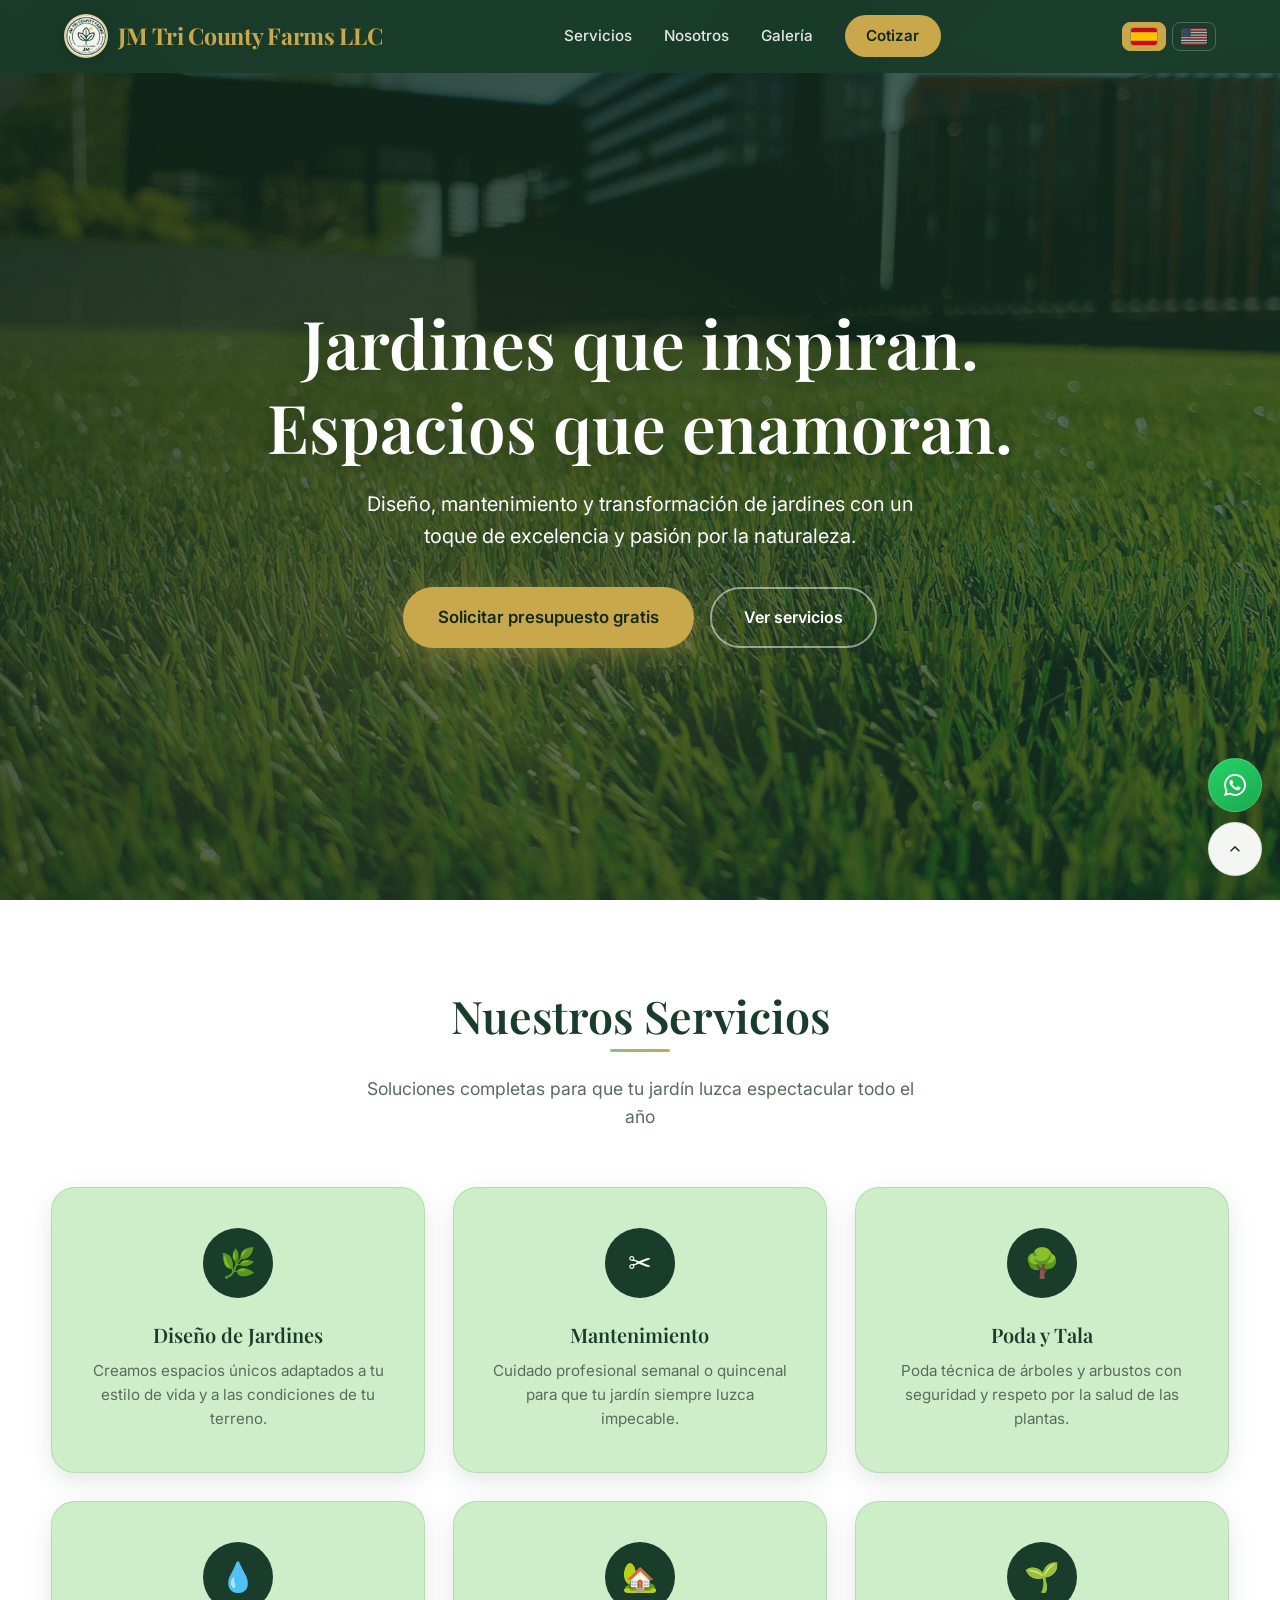
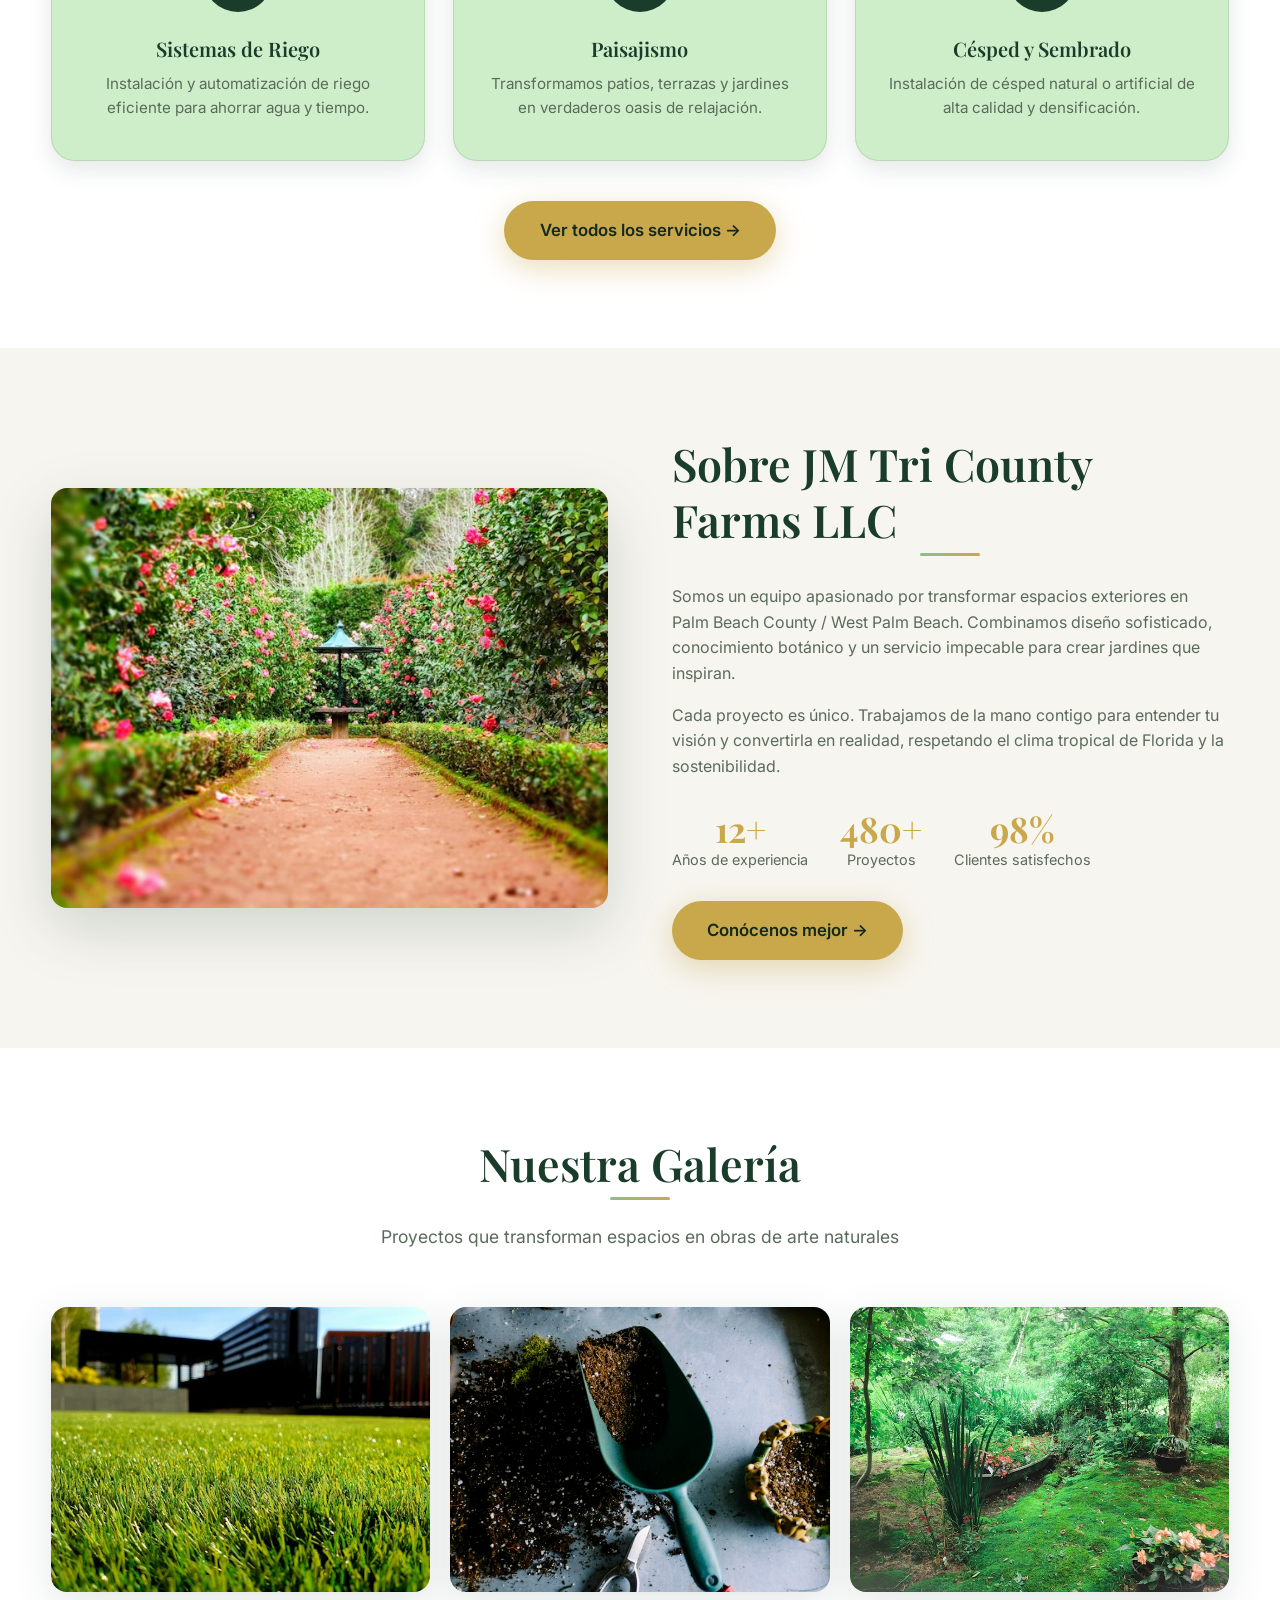
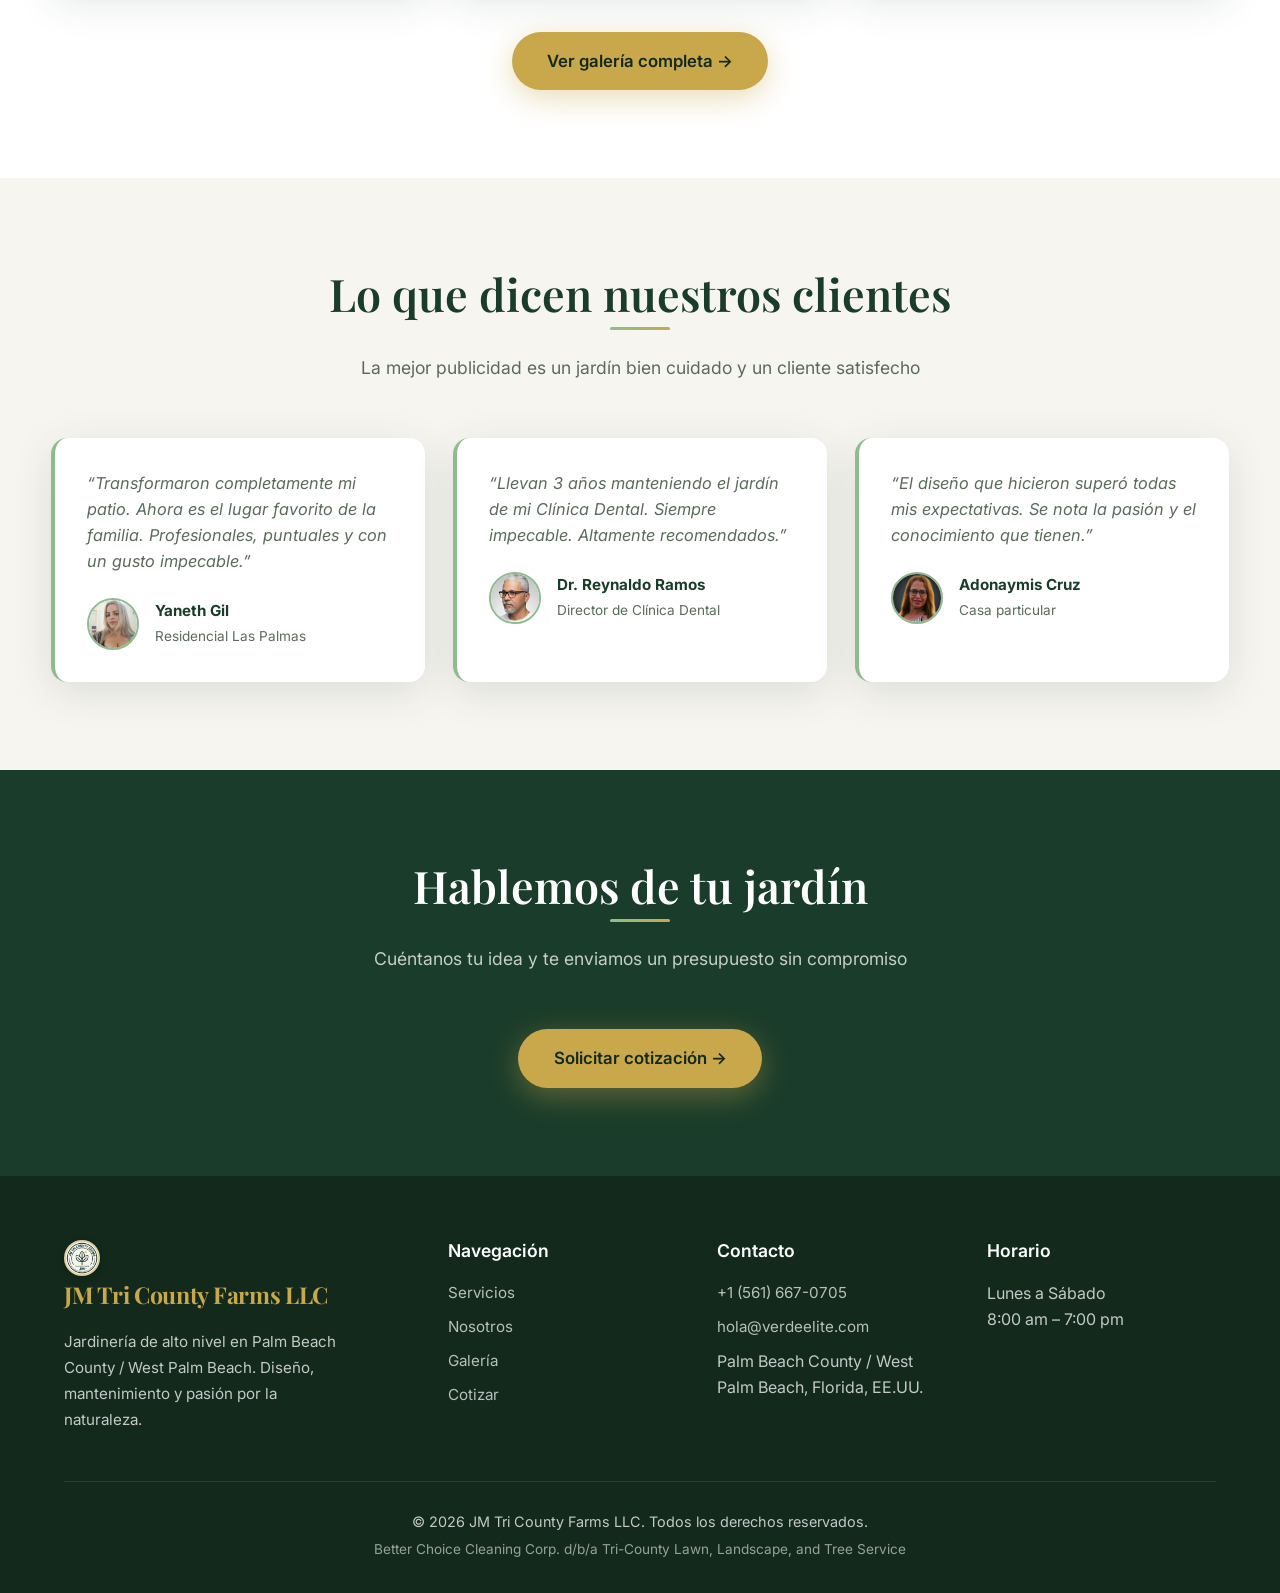
==== commit e82f7d89: "retyui" ====
--- a/index.html
+++ b/index.html
@@ -11,6 +11,9 @@
   <link rel="stylesheet" href="css/main.css">
   <link rel="stylesheet" href="css/install.css">
   <link rel="manifest" href="manifest.json">
+  <meta name="mobile-web-app-capable" content="yes">
+  <meta name="apple-mobile-web-app-capable" content="yes">
+  <meta name="apple-mobile-web-app-title" content="JM Tri County">
   <link rel="icon" href="icons/favicon.ico" type="image/x-icon">
   <link rel="apple-touch-icon" href="icons/icon-192.png">
 </head>
@@ -249,7 +252,7 @@
   <script src="js/install.js"></script>
   <script>
     if ('serviceWorker' in navigator) {
-      navigator.serviceWorker.register('/sw.js').catch(() => {});
+      navigator.serviceWorker.register('sw.js').catch(() => {});
     }
   </script>
 </body>
--- a/css/main.css
+++ b/css/main.css
@@ -868,17 +868,24 @@
 .float-install {
   background: linear-gradient(145deg, #d4b45a 0%, #c9a84c 100%);
   color: #12291c;
-  width: auto;
-  min-width: 54px;
-  padding: 0 1.15rem;
-  border-radius: 50px;
-  height: 48px;
-  gap: 0.45rem;
-  font-weight: 650;
-  font-size: 0.82rem;
-  letter-spacing: 0.02em;
+  padding: 0;
   display: none;
-  border-color: rgba(18, 41, 28, 0.12);
+  border-color: rgba(255, 255, 255, 0.18);
+}
+
+/* Solo icono (mismo tamaño y forma que WhatsApp y Llamar); el texto queda para lectores de pantalla */
+.float-install span {
+  position: absolute;
+  width: 1px;
+  height: 1px;
+  overflow: hidden;
+  clip: rect(0 0 0 0);
+  white-space: nowrap;
+}
+
+.float-install .float-icon {
+  width: 22px;
+  height: 22px;
 }
 
 .float-install.show {
@@ -1009,11 +1016,6 @@
   .float-btn {
     width: 50px;
     height: 50px;
-  }
-  .float-install {
-    height: 44px;
-    font-size: 0.78rem;
-    padding: 0 0.95rem;
   }
 }
 
@@ -1260,3 +1262,19 @@
     display: none !important;
   }
 }
+
+
+/* Móvil: sin botón flotante de "volver arriba" */
+@media (max-width: 980px) {
+  .float-top,
+  .float-top.visible {
+    display: none !important;
+  }
+}
+
+/* Escritorio: sin botón flotante de "Llamar" */
+@media (min-width: 981px) {
+  .float-call {
+    display: none !important;
+  }
+}
--- a/css/install.css
+++ b/css/install.css
@@ -1,15 +1,8 @@
-/* Install button pulse — mobile */
-.float-install.show {
-  animation: pulse-install 2.8s ease-in-out infinite;
-}
-@keyframes pulse-install {
-  0%, 100% { box-shadow: 0 8px 28px rgba(201, 168, 76, 0.35); }
-  50% { box-shadow: 0 10px 36px rgba(201, 168, 76, 0.55); }
-}
+/* El botón de instalar hereda tamaño, forma y sombra de .float-btn (main.css).
+   Solo se muestra en móvil/tablet. */
 @media (min-width: 981px) {
   .float-install,
   .float-install.show {
     display: none !important;
-    animation: none !important;
   }
 }
